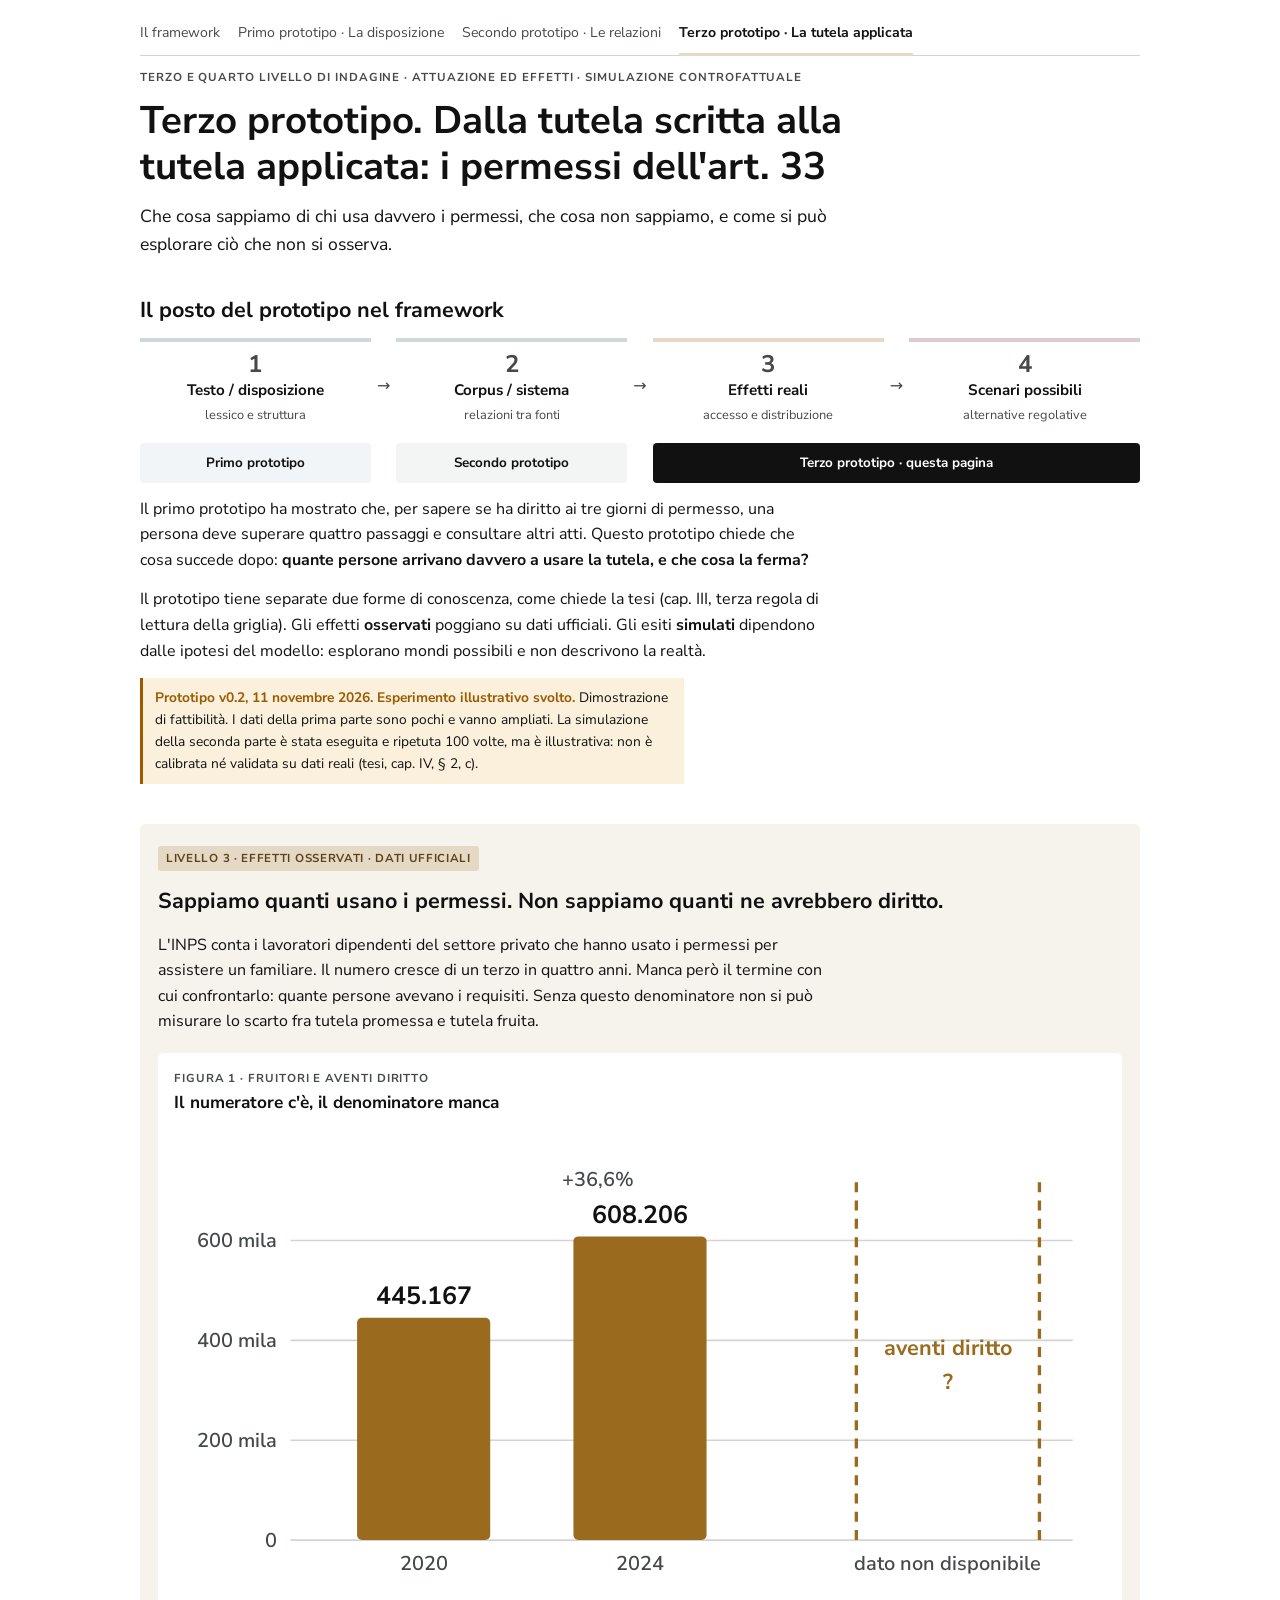
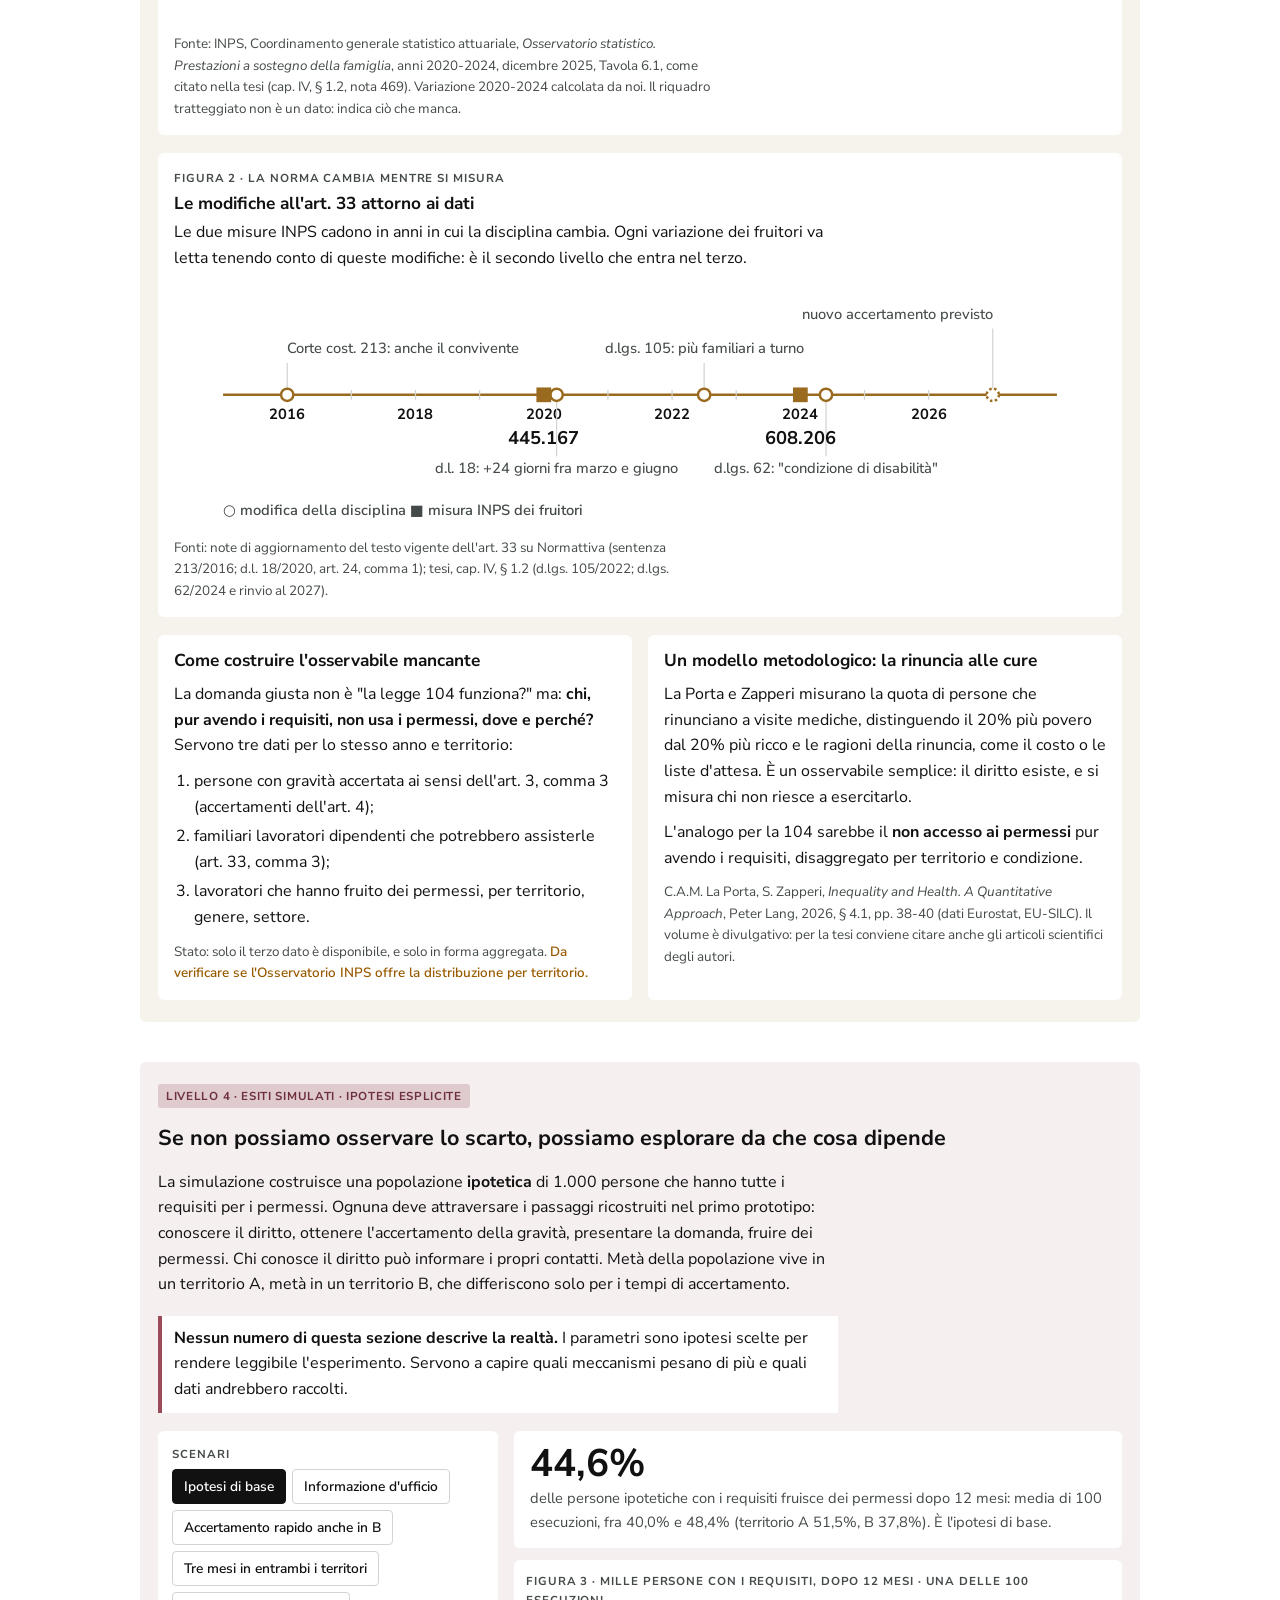
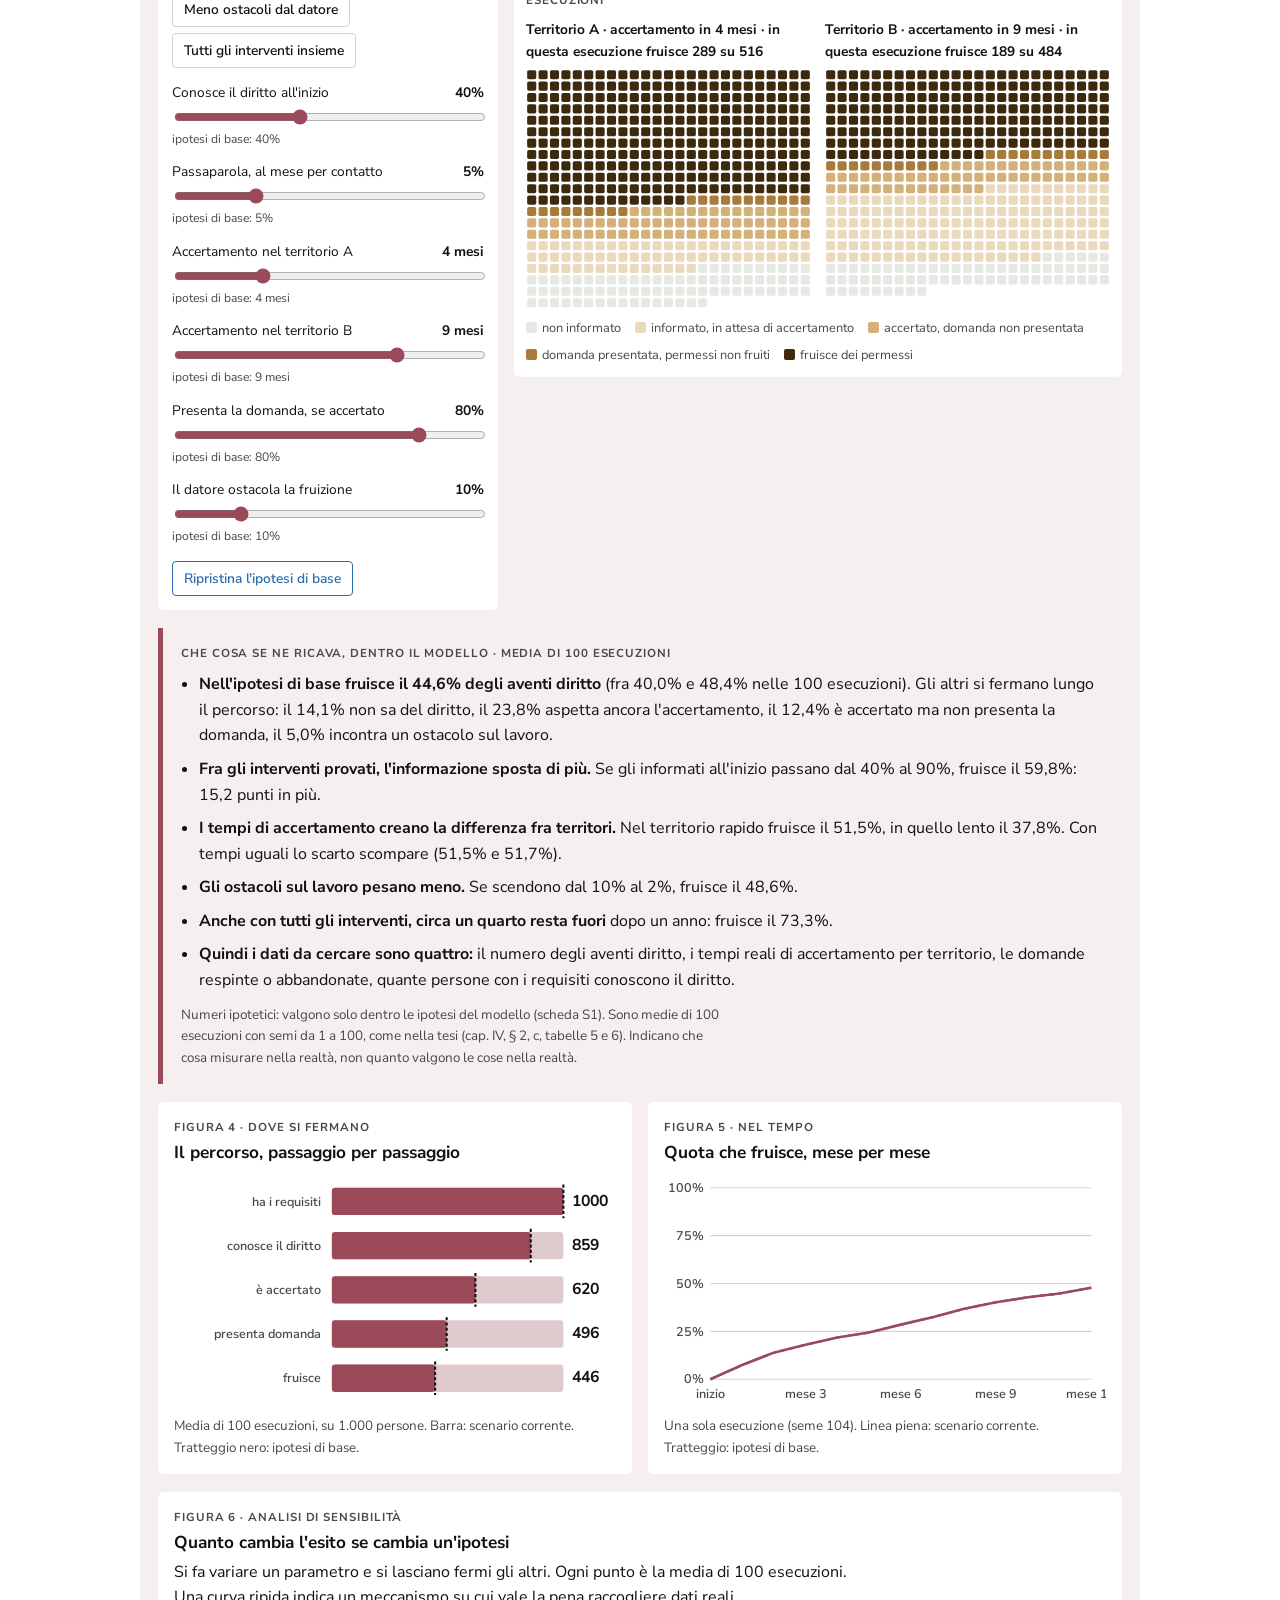
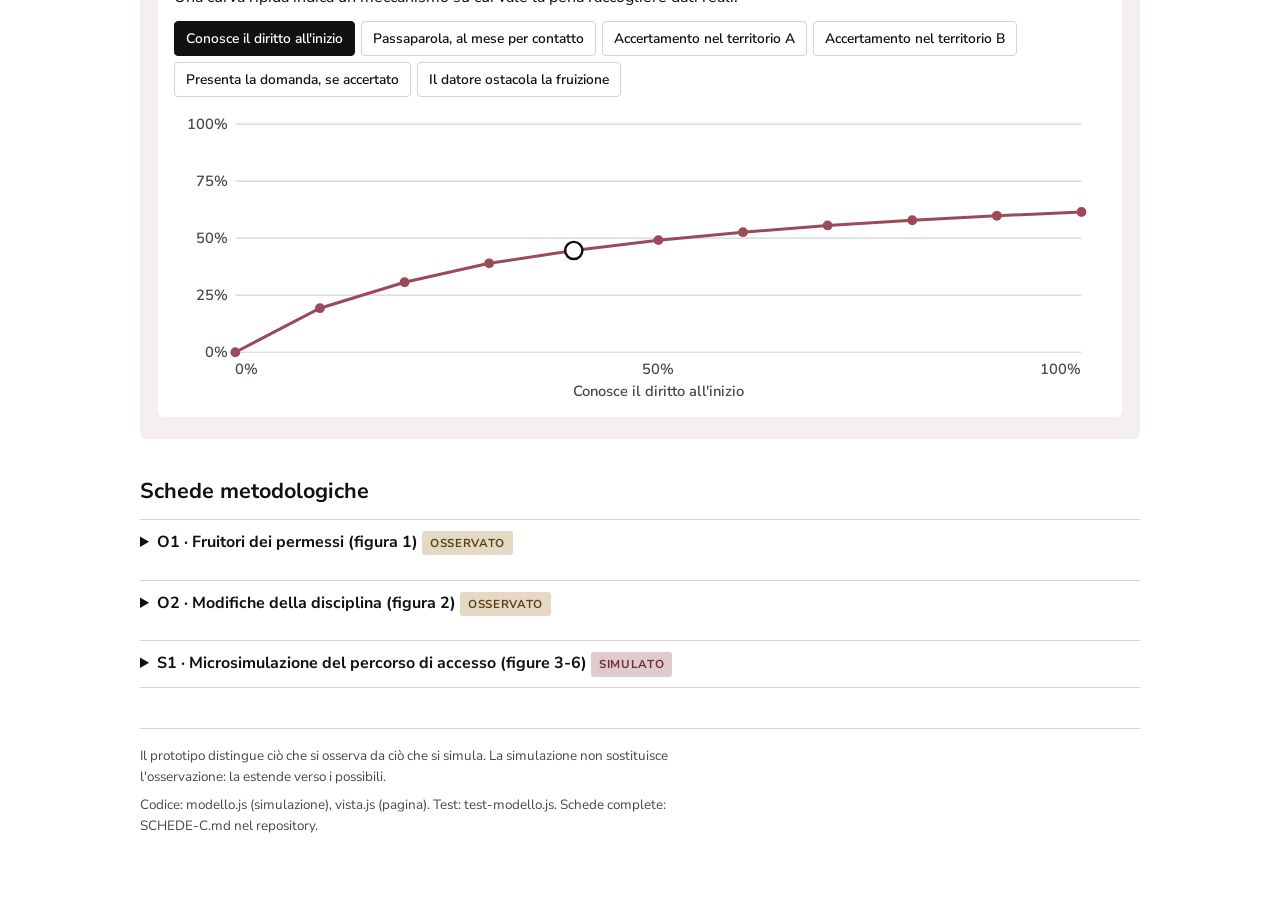
==== effetti/index.html @ ea5ce8f8 "Terzo prototipo come esperimento illustrativo svolto: simulazione in effetti/, medie di 100 esecuzio" ====
<!doctype html>
<html lang="it">
<head>
<meta charset="utf-8">
<meta name="viewport" content="width=device-width, initial-scale=1, viewport-fit=cover">
<title>Terzo prototipo · Effetti e scenari</title>
<meta name="claude:viewport-fit-sides" content="cover">
<link rel="stylesheet" href="https://fonts.googleapis.com/css2?family=Nunito+Sans:ital,wght@0,400;0,600;0,700;1,400&display=swap">
<link rel="stylesheet" href="../assets/base.css">
<link rel="stylesheet" href="stile.css">
</head>
<body>
<div class="pagina">

<header class="testata">
  <nav class="nav" aria-label="Sezioni del sito">
    <a href="../index.html">Il framework</a>
    <a class="n1" href="../testo/index.html">Primo prototipo · La disposizione</a>
    <a class="n2" href="../relazioni/index.html">Secondo prototipo · Le relazioni</a>
    <a class="n3" href="index.html" aria-current="page">Terzo prototipo · La tutela applicata</a>
  </nav>
  <span class="etichetta">Terzo e quarto livello di indagine · Attuazione ed effetti · Simulazione controfattuale</span>
  <h1>Terzo prototipo. Dalla tutela scritta alla tutela applicata: i permessi dell'art. 33</h1>
  <p class="sottotitolo">Che cosa sappiamo di chi usa davvero i permessi, che cosa non sappiamo, e come si può esplorare ciò che non si osserva.</p>
</header>

<section class="apertura" aria-labelledby="t-posto">
  <h2 id="t-posto">Il posto del prototipo nel framework</h2>
  <div class="livelli" role="img" aria-label="Il terzo prototipo copre il terzo e il quarto livello">
    <a class="lv disp" href="../testo/index.html"><span class="lv-n">1</span><b>Testo / disposizione</b><small>lessico e struttura</small></a>
    <div class="lv-freccia" aria-hidden="true">→</div>
    <a class="lv corp" href="../relazioni/index.html"><span class="lv-n">2</span><b>Corpus / sistema</b><small>relazioni tra fonti</small></a>
    <div class="lv-freccia" aria-hidden="true">→</div>
    <div class="lv eff"><span class="lv-n">3</span><b>Effetti reali</b><small>accesso e distribuzione</small></div>
    <div class="lv-freccia" aria-hidden="true">→</div>
    <div class="lv sim"><span class="lv-n">4</span><b>Scenari possibili</b><small>alternative regolative</small></div>
    <a class="pr p1" href="../testo/index.html">Primo prototipo</a>
    <a class="pr p2" href="../relazioni/index.html">Secondo prototipo</a>
    <div class="pr p3 attivo">Terzo prototipo · questa pagina</div>
  </div>
  <p>Il primo prototipo ha mostrato che, per sapere se ha diritto ai tre giorni di permesso, una persona deve superare quattro passaggi e consultare altri atti. Questo prototipo chiede che cosa succede dopo: <b>quante persone arrivano davvero a usare la tutela, e che cosa la ferma?</b></p>
  <p>Il prototipo tiene separate due forme di conoscenza, come chiede la tesi (cap. III, terza regola di lettura della griglia). Gli effetti <b>osservati</b> poggiano su dati ufficiali. Gli esiti <b>simulati</b> dipendono dalle ipotesi del modello: esplorano mondi possibili e non descrivono la realtà.</p>
  <div class="stato"><strong>Prototipo v0.2, 11 novembre 2026. Esperimento illustrativo svolto.</strong> Dimostrazione di fattibilità. I dati della prima parte sono pochi e vanno ampliati. La simulazione della seconda parte è stata eseguita e ripetuta 100 volte, ma è illustrativa: non è calibrata né validata su dati reali (tesi, cap. IV, § 2, c).</div>
</section>

<!-- ============ LIVELLO 3 ============ -->
<section class="parte eff" aria-labelledby="t-l3">
  <span class="statuto osservato">Livello 3 · effetti osservati · dati ufficiali</span>
  <h2 id="t-l3">Sappiamo quanti usano i permessi. Non sappiamo quanti ne avrebbero diritto.</h2>
  <p>L'INPS conta i lavoratori dipendenti del settore privato che hanno usato i permessi per assistere un familiare. Il numero cresce di un terzo in quattro anni. Manca però il termine con cui confrontarlo: quante persone avevano i requisiti. Senza questo denominatore non si può misurare lo scarto fra tutela promessa e tutela fruita.</p>

  <figure class="figura">
    <figcaption><span class="etichetta">Figura 1 · Fruitori e aventi diritto</span>
      <h3>Il numeratore c'è, il denominatore manca</h3></figcaption>
    <div class="diagramma" id="fig-fruitori"></div>
    <p class="nota">Fonte: INPS, Coordinamento generale statistico attuariale, <i>Osservatorio statistico. Prestazioni a sostegno della famiglia</i>, anni 2020-2024, dicembre 2025, Tavola 6.1, come citato nella tesi (cap. IV, § 1.2, nota 469). Variazione 2020-2024 calcolata da noi. Il riquadro tratteggiato non è un dato: indica ciò che manca.</p>
  </figure>

  <figure class="figura">
    <figcaption><span class="etichetta">Figura 2 · La norma cambia mentre si misura</span>
      <h3>Le modifiche all'art. 33 attorno ai dati</h3>
      <p>Le due misure INPS cadono in anni in cui la disciplina cambia. Ogni variazione dei fruitori va letta tenendo conto di queste modifiche: è il secondo livello che entra nel terzo.</p></figcaption>
    <div class="diagramma" id="fig-tempo"></div>
    <p class="nota">Fonti: note di aggiornamento del testo vigente dell'art. 33 su Normattiva (sentenza 213/2016; d.l. 18/2020, art. 24, comma 1); tesi, cap. IV, § 1.2 (d.lgs. 105/2022; d.lgs. 62/2024 e rinvio al 2027).</p>
  </figure>

  <div class="due">
    <div class="riquadro">
      <h3>Come costruire l'osservabile mancante</h3>
      <p>La domanda giusta non è "la legge 104 funziona?" ma: <b>chi, pur avendo i requisiti, non usa i permessi, dove e perché?</b> Servono tre dati per lo stesso anno e territorio:</p>
      <ol>
        <li>persone con gravità accertata ai sensi dell'art. 3, comma 3 (accertamenti dell'art. 4);</li>
        <li>familiari lavoratori dipendenti che potrebbero assisterle (art. 33, comma 3);</li>
        <li>lavoratori che hanno fruito dei permessi, per territorio, genere, settore.</li>
      </ol>
      <p class="nota">Stato: solo il terzo dato è disponibile, e solo in forma aggregata. <span class="verifica">Da verificare se l'Osservatorio INPS offre la distribuzione per territorio.</span></p>
    </div>
    <div class="riquadro">
      <h3>Un modello metodologico: la rinuncia alle cure</h3>
      <p>La Porta e Zapperi misurano la quota di persone che rinunciano a visite mediche, distinguendo il 20% più povero dal 20% più ricco e le ragioni della rinuncia, come il costo o le liste d'attesa. È un osservabile semplice: il diritto esiste, e si misura chi non riesce a esercitarlo.</p>
      <p>L'analogo per la 104 sarebbe il <b>non accesso ai permessi</b> pur avendo i requisiti, disaggregato per territorio e condizione.</p>
      <p class="nota">C.A.M. La Porta, S. Zapperi, <i>Inequality and Health. A Quantitative Approach</i>, Peter Lang, 2026, § 4.1, pp. 38-40 (dati Eurostat, EU-SILC). Il volume è divulgativo: per la tesi conviene citare anche gli articoli scientifici degli autori.</p>
    </div>
  </div>
</section>

<!-- ============ LIVELLO 4 ============ -->
<section class="parte sim" aria-labelledby="t-l4">
  <span class="statuto simulato">Livello 4 · esiti simulati · ipotesi esplicite</span>
  <h2 id="t-l4">Se non possiamo osservare lo scarto, possiamo esplorare da che cosa dipende</h2>
  <p>La simulazione costruisce una popolazione <b>ipotetica</b> di 1.000 persone che hanno tutte i requisiti per i permessi. Ognuna deve attraversare i passaggi ricostruiti nel primo prototipo: conoscere il diritto, ottenere l'accertamento della gravità, presentare la domanda, fruire dei permessi. Chi conosce il diritto può informare i propri contatti. Metà della popolazione vive in un territorio A, metà in un territorio B, che differiscono solo per i tempi di accertamento.</p>
  <p class="avviso"><b>Nessun numero di questa sezione descrive la realtà.</b> I parametri sono ipotesi scelte per rendere leggibile l'esperimento. Servono a capire quali meccanismi pesano di più e quali dati andrebbero raccolti.</p>

  <div class="laboratorio">
    <div class="comandi">
      <div class="scenari" role="group" aria-label="Scenari regolativi ipotetici">
        <span class="etichetta">Scenari</span>
        <button type="button" data-scenario="base" aria-pressed="true">Ipotesi di base</button>
        <button type="button" data-scenario="informazione" aria-pressed="false">Informazione d'ufficio</button>
        <button type="button" data-scenario="tempi" aria-pressed="false">Accertamento rapido anche in B</button>
        <button type="button" data-scenario="termine" aria-pressed="false">Tre mesi in entrambi i territori</button>
        <button type="button" data-scenario="garanzia" aria-pressed="false">Meno ostacoli dal datore</button>
        <button type="button" data-scenario="tutti" aria-pressed="false">Tutti gli interventi insieme</button>
      </div>
      <div class="parametri" id="parametri"></div>
      <button type="button" class="secondario" id="b-ripristina">Ripristina l'ipotesi di base</button>
    </div>

    <div class="esiti">
      <div class="cifra"><strong id="r-quota">–</strong><span id="r-testo"></span></div>
      <figure class="figura stretta">
        <figcaption><span class="etichetta">Figura 3 · Mille persone con i requisiti, dopo 12 mesi · una delle 100 esecuzioni</span></figcaption>
        <div class="griglie" id="fig-agenti"></div>
        <div class="leg-fasi" id="leg-fasi"></div>
      </figure>
    </div>
  </div>

  <div class="ricava">
    <span class="etichetta">Che cosa se ne ricava, dentro il modello · media di 100 esecuzioni</span>
    <ul>
      <li><b>Nell'ipotesi di base fruisce il 44,6% degli aventi diritto</b> (fra 40,0% e 48,4% nelle 100 esecuzioni). Gli altri si fermano lungo il percorso: il 14,1% non sa del diritto, il 23,8% aspetta ancora l'accertamento, il 12,4% è accertato ma non presenta la domanda, il 5,0% incontra un ostacolo sul lavoro.</li>
      <li><b>Fra gli interventi provati, l'informazione sposta di più.</b> Se gli informati all'inizio passano dal 40% al 90%, fruisce il 59,8%: 15,2 punti in più.</li>
      <li><b>I tempi di accertamento creano la differenza fra territori.</b> Nel territorio rapido fruisce il 51,5%, in quello lento il 37,8%. Con tempi uguali lo scarto scompare (51,5% e 51,7%).</li>
      <li><b>Gli ostacoli sul lavoro pesano meno.</b> Se scendono dal 10% al 2%, fruisce il 48,6%.</li>
      <li><b>Anche con tutti gli interventi, circa un quarto resta fuori</b> dopo un anno: fruisce il 73,3%.</li>
      <li><b>Quindi i dati da cercare sono quattro:</b> il numero degli aventi diritto, i tempi reali di accertamento per territorio, le domande respinte o abbandonate, quante persone con i requisiti conoscono il diritto.</li>
    </ul>
    <p class="nota">Numeri ipotetici: valgono solo dentro le ipotesi del modello (scheda S1). Sono medie di 100 esecuzioni con semi da 1 a 100, come nella tesi (cap. IV, § 2, c, tabelle 5 e 6). Indicano che cosa misurare nella realtà, non quanto valgono le cose nella realtà.</p>
  </div>

  <div class="due">
    <figure class="figura">
      <figcaption><span class="etichetta">Figura 4 · Dove si fermano</span><h3>Il percorso, passaggio per passaggio</h3></figcaption>
      <div class="diagramma" id="fig-imbuto"></div>
    </figure>
    <figure class="figura">
      <figcaption><span class="etichetta">Figura 5 · Nel tempo</span><h3>Quota che fruisce, mese per mese</h3></figcaption>
      <div class="diagramma" id="fig-mesi"></div>
    </figure>
  </div>

  <figure class="figura">
    <figcaption><span class="etichetta">Figura 6 · Analisi di sensibilità</span>
      <h3>Quanto cambia l'esito se cambia un'ipotesi</h3>
      <p>Si fa variare un parametro e si lasciano fermi gli altri. Ogni punto è la media di 100 esecuzioni. Una curva ripida indica un meccanismo su cui vale la pena raccogliere dati reali.</p></figcaption>
    <div class="scelta-sens" role="group" aria-label="Parametro da far variare" id="scelta-sens"></div>
    <div class="diagramma" id="fig-sens"></div>
  </figure>
</section>

<section aria-labelledby="t-schede">
  <h2 id="t-schede">Schede metodologiche</h2>
  <details>
    <summary>O1 · Fruitori dei permessi (figura 1) <span class="statuto osservato">osservato</span></summary>
    <dl class="scheda">
      <dt>Domanda</dt><dd>Quante persone usano i permessi dell'art. 33, comma 3?</dd>
      <dt>Unità</dt><dd>Lavoratore dipendente del settore privato che ha fruito dei permessi per assistere un familiare, nell'anno.</dd>
      <dt>Fonte</dt><dd>[F] INPS, Osservatorio statistico. Prestazioni a sostegno della famiglia, anni 2020-2024, dicembre 2025, Tavola 6.1 (tesi, nota 469): 445.167 nel 2020, 608.206 nel 2024.</dd>
      <dt>Limiti</dt><dd>Esclude il settore pubblico. Conta chi fruisce, non chi ne avrebbe diritto. Due soli anni.</dd>
      <dt>Verifica</dt><dd><span class="verifica">Da controllare sulla Tavola 6.1 originale e da completare con gli anni 2021-2023.</span></dd>
    </dl>
  </details>
  <details>
    <summary>O2 · Modifiche della disciplina (figura 2) <span class="statuto osservato">osservato</span></summary>
    <dl class="scheda">
      <dt>Fonte</dt><dd>[F] Note di aggiornamento del testo vigente su Normattiva, salvate in testo/dati/l104-art33-vigente.txt (Corte cost. 213/2016; d.l. 18/2020, art. 24, c. 1). [F] Tesi, cap. IV, § 1.2 (d.lgs. 105/2022; d.lgs. 62/2024).</dd>
      <dt>Limiti</dt><dd>Elenco parziale delle modifiche: la ricostruzione completa è il compito del secondo prototipo.</dd>
    </dl>
  </details>
  <details>
    <summary>S1 · Microsimulazione del percorso di accesso (figure 3-6) <span class="statuto simulato">simulato</span></summary>
    <dl class="scheda">
      <dt>Domanda</dt><dd>Quali meccanismi possono generare uno scarto fra aventi diritto e fruitori, e quanto pesa ciascuno?</dd>
      <dt>Statuto</dt><dd>[P] Proposta originale. Esperimento computazionale illustrativo svolto, non calibrato né validato.</dd>
      <dt>Fondamento</dt><dd>[F] Tesi, cap. III: la simulazione produce conseguenze che dipendono dalle ipotesi del modello e l'analisi di sensibilità verifica quanto cambiano al variare delle ipotesi (K.G. Troitzsch, <i>Legislation, Regulatory Impact Assessment and Simulation</i>, pp. 58 e 73-74, come citato nella tesi, nota 420). [F] Passaggi del percorso: figura 5 del primo prototipo (art. 33, commi 3, 5, 6-bis; art. 4).</dd>
      <dt>Modello</dt><dd>1.000 agenti, 12 mesi, rete casuale di contatti. Ogni mese: chi non conosce il diritto può apprenderlo dai contatti informati; chi lo conosce attende l'accertamento (durata casuale con media diversa nei territori A e B); poi presenta la domanda con una certa probabilità; poi fruisce, salvo ostacolo del datore. Ogni scenario è eseguito 100 volte con semi da 1 a 100: la pagina riporta la media, il minimo e il massimo. Le figure 3 e 5 mostrano una sola esecuzione (seme 104). Stessi parametri, stesso risultato.</dd>
      <dt>Ipotesi</dt><dd>Tutti i valori di base sono ipotetici: 40% informato all'inizio, 4 contatti, 5% di probabilità mensile di passaparola per contatto informato, accertamento in 4 mesi in A e 9 in B, 80% presenta la domanda, 10% incontra ostacoli.</dd>
      <dt>Termini di legge</dt><dd>[F] La commissione deve pronunciarsi entro 90 giorni; se non si pronuncia entro 45, l'accertamento si può fare in via provvisoria ai fini dei permessi (d.l. 324/1993, art. 2, commi 2 e 3-bis, nel corpus del secondo prototipo). I tempi del modello sono più lunghi: esplorano che cosa accade se i termini non sono rispettati. Lo scenario "tre mesi" usa il termine di 90 giorni come media.</dd>
      <dt>Limiti</dt><dd>I territori A e B non sono regioni reali. Il modello ignora reddito, genere, tipo di lavoro, rinunce volontarie e l'accertamento provvisorio. Non è calibrato né validato: non raggiunge neppure la validazione replicativa di Troitzsch, perché mancano i dati del passato da riprodurre. Gli scenari non sono proposte di riforma.</dd>
      <dt>Verifica</dt><dd>13 test: riproducibilità, conservazione degli agenti, casi limite (nessun ostacolo: fruiscono tutti; nessuna informazione: nessuno), monotonia rispetto all'informazione; per le ripetizioni: stesso risultato a ogni esecuzione, media fra minimo e massimo, fasi che sommano a 1, scarto fra territori nullo con tempi uguali.</dd>
    </dl>
  </details>
</section>

<footer>
  <p>Il prototipo distingue ciò che si osserva da ciò che si simula. La simulazione non sostituisce l'osservazione: la estende verso i possibili.</p>
  <p>Codice: modello.js (simulazione), vista.js (pagina). Test: test-modello.js. Schede complete: SCHEDE-C.md nel repository.</p>
</footer>
</div>
<script src="modello.js"></script>
<script src="vista.js"></script>
</body>
</html>
---- assets/base.css ----
/* Base comune a index e relazioni/. Il primo prototipo (testo/) ha un suo foglio di stile
   e non dipende da questo file. Sfondo sempre chiaro; carattere Avenir (Nunito Sans dove manca).
   Layout: colonna di lettura centrale, livelli distinti dai colori dello schema del relatore. */
:root {
  color-scheme: light;
  --fondo: #ffffff;
  --inchiostro: #111111;
  --tenue: #44494a;
  --linea: #d3d4d0;
  --neutro: #e7e7e3;
  --accento: #2a6cb0;
  --tinta: #edf1f3;
  --liv-disp: #ccd8de;
  --liv-corp: #cfdad3;
  --liv-eff: #e5d9c6;
  --liv-sim: #dfcbcd;
  --fondo-disp: #f2f5f7;
  --fondo-corp: #f2f5f3;
  --fondo-eff: #f6f2ec;
  --fondo-sim: #f5eff0;
  --segno-disp: #4f7187;
  --segno-corp: #278e5f;
  --segno-eff: #9a6b1f;
  --segno-sim: #9b4a5a;
  --segnala: #9a5b00;
  --segnala-tenue: #fbf0dc;
  --sans: Avenir, "Avenir LT Std", "Avenir LT Pro", "Avenir Next", "Nunito Sans", "Segoe UI", system-ui, sans-serif;
}
* { box-sizing: border-box; }
body {
  margin: 0; background: var(--fondo); color: var(--inchiostro);
  font: 16px/1.6 var(--sans);
  font-variant-numeric: tabular-nums;
  padding-left: max(16px, env(safe-area-inset-left, 0px));
  padding-right: max(16px, env(safe-area-inset-right, 0px));
}
.pagina { max-width: 1000px; margin: 0 auto; padding-block: 22px 64px; display: grid; gap: 40px; }
h1, h2, h3 { margin: 0; line-height: 1.2; text-wrap: balance; }
h1 { font-size: clamp(1.7rem, 4.2vw, 2.4rem); font-weight: 700; }
h2 { font-size: 1.35rem; font-weight: 700; }
h3 { font-size: 1.08rem; font-weight: 700; }
p { margin: 0; max-width: 68ch; }
a { color: var(--accento); }
:focus-visible { outline: 2px solid var(--accento); outline-offset: 2px; }
section { display: grid; gap: 14px; min-width: 0; }

/* navigazione comune */
.nav { display: flex; flex-wrap: wrap; gap: 6px 18px; font-size: 0.88rem; border-bottom: 1px solid var(--linea); padding-bottom: 10px; }
.nav a { color: var(--tenue); text-decoration: none; padding-bottom: 8px; margin-bottom: -11px; }
.nav a[aria-current="page"] { color: var(--inchiostro); font-weight: 700; border-bottom: 3px solid var(--inchiostro); }
.nav .n1[aria-current="page"] { border-color: var(--liv-disp); }
.nav .n2[aria-current="page"] { border-color: var(--liv-corp); }
.nav .n3[aria-current="page"] { border-color: var(--liv-eff); }

.testata { display: grid; gap: 12px; }
.etichetta { font-size: 0.72rem; font-weight: 700; letter-spacing: 0.08em; text-transform: uppercase; color: var(--tenue); }
.sottotitolo { color: var(--inchiostro); font-size: 1.1rem; }
.nota { font-size: 0.84rem; color: var(--tenue); }
.verifica { color: var(--segnala); font-weight: 600; }
.stato { font-size: 0.86rem; background: var(--segnala-tenue); border-left: 3px solid var(--segnala); padding: 9px 12px; max-width: 68ch; }
.stato strong { color: var(--segnala); }

/* blocchi di statuto: che tipo di conoscenza produce una sezione */
.statuto { display: inline-flex; align-items: center; gap: 6px; font-size: 0.72rem; font-weight: 700; letter-spacing: 0.06em; text-transform: uppercase; padding: 3px 8px; border-radius: 3px; width: fit-content; }
.statuto.osservato { background: var(--liv-eff); color: #5b4318; }
.statuto.simulato { background: var(--liv-sim); color: #6d2f3b; }
.statuto.progetto { background: var(--liv-corp); color: #24513a; }
.statuto.misurato { background: var(--liv-disp); color: #2f4a5b; }

/* livelli e prototipi */
.livelli { display: grid; grid-template-columns: 1fr auto 1fr auto 1fr auto 1fr; gap: 8px 6px; align-items: stretch; }
.lv { border-top: 4px solid var(--neutro); padding: 10px 6px; text-align: center; display: grid; gap: 2px; text-decoration: none; color: inherit; }
.lv b { font-size: 0.95rem; } .lv small { color: var(--tenue); font-size: 0.8rem; }
.lv-n { font-size: 1.5rem; font-weight: 700; color: var(--tenue); line-height: 1; }
.lv.disp { border-color: var(--liv-disp); } .lv.corp { border-color: var(--liv-corp); }
.lv.eff { border-color: var(--liv-eff); } .lv.sim { border-color: var(--liv-sim); }
.lv-freccia { align-self: center; color: var(--tenue); }
.pr { font-size: 0.84rem; font-weight: 700; text-align: center; padding: 9px 6px; border-radius: 4px; color: var(--inchiostro); text-decoration: none; display: block; }
.pr.p1 { grid-column: 1; background: var(--fondo-disp); }
.pr.p2 { grid-column: 3; background: var(--fondo-corp); }
.pr.p3 { grid-column: 5 / 8; background: var(--fondo-eff); }
.pr.attivo { background: var(--inchiostro); color: #fff; }
a.pr:hover { outline: 2px solid var(--inchiostro); }
@media (max-width: 640px) {
  .livelli { grid-template-columns: 1fr 1fr; }
  .lv-freccia { display: none; }
  .lv.disp { order: 1; } .pr.p1 { order: 2; grid-column: auto; }
  .lv.corp { order: 3; } .pr.p2 { order: 4; grid-column: auto; }
  .lv.eff { order: 5; } .lv.sim { order: 6; } .pr.p3 { order: 7; grid-column: 1 / 3; }
}

.continuum { display: grid; gap: 6px; }
.c-poli { display: flex; justify-content: space-between; font-size: 1.05rem; }
.c-barra { position: relative; height: 10px; border-radius: 2px; background: linear-gradient(90deg, var(--liv-disp), var(--liv-corp), var(--liv-eff), var(--liv-sim)); }
.c-qui { position: absolute; top: -4px; bottom: -4px; border: 2px solid var(--inchiostro); border-radius: 3px; }
.c-criteri { display: flex; justify-content: space-between; font-size: 0.85rem; color: var(--tenue); flex-wrap: wrap; gap: 4px; }

/* schede */
details { border-top: 1px solid var(--linea); padding-block: 10px; }
details:last-of-type { border-bottom: 1px solid var(--linea); }
summary { cursor: pointer; font-weight: 700; }
.scheda { display: grid; grid-template-columns: minmax(120px, 190px) 1fr; gap: 6px 16px; margin: 12px 0 0; font-size: 0.92rem; }
.scheda dt { color: var(--tenue); }
.scheda dd { margin: 0; min-width: 0; }
@media (max-width: 560px) { .scheda { grid-template-columns: 1fr; } .scheda dd { margin-bottom: 8px; } }

.tabella { overflow-x: auto; }
table { border-collapse: collapse; width: 100%; font-size: 0.9rem; }
th, td { text-align: left; padding: 7px 8px; border-bottom: 1px solid var(--linea); vertical-align: top; }
thead th { font-weight: 700; color: var(--tenue); font-size: 0.76rem; text-transform: uppercase; letter-spacing: 0.05em; }
td.n, th.n { text-align: right; white-space: nowrap; }

footer { border-top: 1px solid var(--linea); padding-top: 16px; font-size: 0.84rem; color: var(--tenue); display: grid; gap: 6px; }
@media (prefers-reduced-motion: reduce) { * { transition: none !important; animation: none !important; scroll-behavior: auto !important; } }
.pr.futuro { color: var(--tenue); font-weight: 600; border: 1px dashed var(--liv-eff); }

/* Leggibilità per lettori esterni (relatore, 4 novembre 2026): affermazione in evidenza, dettagli a richiesta */
.tesi { font-size: 1.14rem; line-height: 1.45; font-weight: 600; }
.tesi b { font-weight: 800; }
details.altro { border: 0; padding: 0; }
details.altro summary { font-size: 0.9rem; color: var(--accento); width: fit-content; }
details.altro[open] { display: grid; gap: 10px; }
details.altro[open] summary { margin-bottom: 2px; }

/* immagine della testata: illustrazione, non dati */
.emblema { margin: 4px 0 0; display: grid; gap: 4px; }
.emblema img { width: 100%; height: auto; display: block; }
.emblema figcaption { display: flex; justify-content: space-between; gap: 12px; font-size: 0.8rem; font-weight: 700; }
.e-forma { color: var(--segno-disp); } .e-sost { color: var(--segno-sim); text-align: right; }

/* introduzione e fonti */
.tre { display: grid; grid-template-columns: repeat(3, 1fr); gap: 14px; }
.tre-c { display: grid; gap: 10px; align-content: start; padding: 16px; border-top: 4px solid var(--liv-disp); background: var(--fondo-disp); border-radius: 0 0 6px 6px; }
.tre-c:nth-child(2) { border-color: var(--liv-eff); background: var(--fondo-eff); }
.tre-c.contributo { border-color: var(--segno-corp); background: var(--fondo-corp); }
.tre-c .tesi { font-size: 1.04rem; }
.tre-c ul { margin: 0; padding-left: 18px; display: grid; gap: 6px; font-size: 0.93rem; }
.tre-c small { color: var(--tenue); font-size: 0.8rem; }
@media (max-width: 820px) { .tre { grid-template-columns: 1fr; } }
.fonti-gruppi { display: grid; grid-template-columns: repeat(auto-fit, minmax(260px, 1fr)); gap: 18px 24px; }
.fonti-gruppi ul { margin: 8px 0 0; padding-left: 18px; display: grid; gap: 8px; font-size: 0.9rem; }

/* obiettivo e che cosa dimostrano i prototipi */
.obiettivo { display: grid; gap: 8px; padding: 18px 20px; border-left: 6px solid var(--inchiostro); background: var(--tinta); border-radius: 0 6px 6px 0; }
.obiettivo p { font-size: 1.25rem; line-height: 1.4; font-weight: 600; max-width: 60ch; }
.obiettivo b { font-weight: 800; }
.obiettivo small { color: var(--tenue); font-size: 0.82rem; }
.sotto-h { font-size: 1.15rem; margin-top: 8px; }
.dimostra { display: grid; gap: 8px; }
.dm-riga { display: grid; grid-template-columns: 170px 1fr 1.6fr 1.4fr 1fr; gap: 14px; padding: 12px 14px; border-left: 5px solid; border-radius: 0 6px 6px 0; font-size: 0.92rem; line-height: 1.4; align-items: start; }
.dm-1 { border-color: var(--segno-disp); background: var(--fondo-disp); }
.dm-2 { border-color: var(--segno-corp); background: var(--fondo-corp); }
.dm-3 { border-color: var(--segno-sim); background: var(--fondo-sim); }
.dm-nome { font-weight: 800; font-size: 1rem; color: var(--inchiostro); text-decoration: none; display: grid; gap: 2px; }
.dm-nome span { font-size: 1.6rem; line-height: 1; color: var(--tenue); }
.dm-nome:hover { text-decoration: underline; }
.dm-et { display: block; font-size: 0.7rem; font-weight: 700; letter-spacing: 0.08em; text-transform: uppercase; color: var(--tenue); margin-bottom: 2px; }
@media (max-width: 820px) { .dm-riga { grid-template-columns: 1fr; gap: 8px; } .dm-nome { grid-auto-flow: column; justify-content: start; gap: 8px; align-items: baseline; } }

/* filo del racconto in apertura: legge → articolo → obiettivo */
.h1-sotto { display: block; font-size: 0.62em; font-weight: 600; color: var(--segno-sim); margin-top: 6px; }
.filo { list-style: none; margin: 0; padding: 0; display: grid; grid-template-columns: 1fr 1fr; gap: 14px; }
.filo-p { display: grid; gap: 8px; align-content: start; padding: 16px; background: var(--fondo-disp); border-top: 4px solid var(--segno-disp); border-radius: 0 0 6px 6px; }
.filo-p small { color: var(--tenue); font-size: 0.8rem; }
.ambiti { display: flex; flex-wrap: wrap; gap: 6px; }
.ambiti span { font-size: 0.82rem; font-weight: 700; padding: 3px 9px; border-radius: 999px; background: #fff; border: 1px solid var(--liv-disp); }
.ob-perche { font-size: 1.02rem !important; font-weight: 400 !important; }
.transizione { display: grid; grid-template-columns: repeat(3, 1fr); gap: 0; margin-top: 4px; }
.transizione span { position: relative; display: grid; gap: 2px; padding: 10px 12px 10px 22px; font-weight: 800; font-size: 0.98rem; color: #fff; clip-path: polygon(0 0, calc(100% - 14px) 0, 100% 50%, calc(100% - 14px) 100%, 0 100%, 14px 50%); }
.transizione span:first-child { clip-path: polygon(0 0, calc(100% - 14px) 0, 100% 50%, calc(100% - 14px) 100%, 0 100%); padding-left: 12px; }
.transizione small { font-weight: 600; font-size: 0.78rem; color: #fff; opacity: 0.95; }
.tr-1 { background: var(--segno-disp); } .tr-2 { background: var(--segno-corp); } .tr-3 { background: var(--segno-sim); }
.rigore { border-left: 4px solid var(--segno-sim); background: var(--fondo-sim); padding: 10px 14px; border-radius: 0 6px 6px 0; max-width: none; }
@media (max-width: 820px) {
  .filo { grid-template-columns: 1fr; }
  .transizione { grid-template-columns: 1fr; gap: 4px; }
  .transizione span, .transizione span:first-child { clip-path: none; padding-left: 12px; border-radius: 4px; }
}

.nav .lingua { margin-left: auto; font-weight: 700; color: var(--accento) !important; }
.nav small { font-size: 0.75em; }
.avviso-lingua { font-size: 0.84rem; background: var(--tinta); border-left: 3px solid var(--accento); padding: 8px 12px; max-width: 68ch; }

/* In breve: a che cosa serve la tesi, e il percorso dei capitoli */
.inbreve { display: grid; gap: 12px; padding: 22px 0 6px; border-top: 1px solid var(--linea); }
.inbreve h2 { font-size: 1.7rem; }
.ib-lead { font-size: 1.18rem; line-height: 1.5; max-width: 62ch; }
.ib-lead b { font-weight: 800; }
.percorso-tesi { list-style: none; margin: 4px 0 0; padding: 0; display: grid; grid-template-columns: repeat(4, 1fr); gap: 10px; }
.percorso-tesi li { position: relative; display: grid; gap: 6px; align-content: start; padding: 14px; background: var(--neutro); border-radius: 6px; font-size: 0.92rem; line-height: 1.4; }
.percorso-tesi li:not(:last-child)::after { content: "→"; position: absolute; right: -10px; top: 18px; font-weight: 800; z-index: 1; }
.percorso-tesi b { font-size: 1rem; }
.percorso-tesi small { color: var(--tenue); font-size: 0.78rem; }
.pt-cap { font-size: 0.72rem; font-weight: 800; letter-spacing: 0.08em; text-transform: uppercase; color: var(--tenue); }
.percorso-tesi li.qui { background: var(--inchiostro); color: #fff; }
.percorso-tesi li.qui .pt-cap, .percorso-tesi li.qui small { color: #fff; opacity: 0.85; }
.ib-ponte { font-size: 1.1rem; }
@media (max-width: 820px) {
  .percorso-tesi { grid-template-columns: 1fr; gap: 14px; }
  .percorso-tesi li:not(:last-child)::after { content: "↓"; right: auto; left: 50%; top: auto; bottom: -15px; transform: translateX(-50%); }
}

.ib-parti { display: grid; grid-template-columns: 1fr 1fr; gap: 14px; }
.ib-parti > div { display: grid; gap: 6px; padding: 14px 16px; border-left: 4px solid var(--inchiostro); background: var(--tinta); border-radius: 0 6px 6px 0; }
.ib-parti p { font-size: 1.02rem; line-height: 1.5; }
.ib-fonte { color: var(--tenue); font-size: 0.8rem; }
@media (max-width: 820px) { .ib-parti { grid-template-columns: 1fr; } }
---- effetti/stile.css ----
/* Terzo prototipo: le due parti hanno lo sfondo del proprio livello. */
:root {
  --fase-0: #e7e7e3;
  --fase-1: #ead9bd;
  --fase-2: #d4b07a;
  --fase-3: #a87b3c;
  --fase-4: #3d2a0e;
}
.apertura { display: grid; gap: 14px; }
.parte { padding: 22px 18px; border-radius: 6px; gap: 18px; }
.parte.eff { background: var(--fondo-eff); }
.parte.sim { background: var(--fondo-sim); }
.figura { margin: 0; display: grid; gap: 10px; background: #fff; border-radius: 6px; padding: 16px; min-width: 0; }
.figura.stretta { padding: 12px; }
.figura figcaption { display: grid; gap: 6px; }
.diagramma { overflow-x: auto; }
.diagramma svg { width: 100%; height: auto; display: block; }
.due { display: grid; grid-template-columns: repeat(auto-fit, minmax(300px, 1fr)); gap: 16px; }
.riquadro { background: #fff; border-radius: 6px; padding: 16px; display: grid; gap: 10px; align-content: start; }
.riquadro ol { margin: 0; padding-left: 20px; display: grid; gap: 4px; }
.avviso { background: #fff; border-left: 4px solid var(--segno-sim); padding: 10px 12px; }

/* grafici */
.ax { stroke: var(--linea); stroke-width: 1; }
.lbl { font: 600 12px var(--sans); fill: var(--tenue); }
.val { font: 700 15px var(--sans); fill: var(--inchiostro); }
.barra-oss { fill: var(--segno-eff); }
.barra-manca { fill: none; stroke: var(--segno-eff); stroke-width: 2; stroke-dasharray: 6 5; }
.manca-txt { font: 700 13px var(--sans); fill: var(--segno-eff); }
.ev-linea { stroke: var(--segno-eff); stroke-width: 2; }
.ev-punto { fill: #fff; stroke: var(--segno-eff); stroke-width: 2; }
.ev-dato { fill: var(--segno-eff); }
.ev-anno { font: 700 12px var(--sans); fill: var(--inchiostro); }
.ev-txt { font: 500 12px var(--sans); fill: var(--tenue); }

/* laboratorio */
.laboratorio { display: grid; grid-template-columns: minmax(260px, 340px) 1fr; gap: 16px; align-items: start; }
@media (max-width: 760px) { .laboratorio { grid-template-columns: 1fr; } }
.comandi { background: #fff; border-radius: 6px; padding: 14px; display: grid; gap: 14px; }
.scenari, .scelta-sens { display: flex; flex-wrap: wrap; gap: 6px; align-items: center; }
.scenari .etichetta { width: 100%; }
button { font: 600 0.86rem var(--sans); border-radius: 4px; padding: 7px 11px; cursor: pointer; border: 1px solid var(--linea); background: #fff; color: var(--inchiostro); }
button[aria-pressed="true"] { background: var(--inchiostro); color: #fff; border-color: var(--inchiostro); }
button.secondario { color: var(--accento); border-color: var(--accento); justify-self: start; }
.parametri { display: grid; gap: 12px; }
.param { display: grid; gap: 3px; }
.param label { display: flex; justify-content: space-between; gap: 8px; font-size: 0.86rem; }
.param label b { font-weight: 700; }
.param input[type=range] { width: 100%; accent-color: var(--segno-sim); }
.param small { color: var(--tenue); font-size: 0.76rem; }
.esiti { display: grid; gap: 12px; min-width: 0; }
.cifra { background: #fff; border-radius: 6px; padding: 14px 16px; display: grid; gap: 4px; }
.cifra strong { font-size: 2.4rem; line-height: 1; }
.cifra span { color: var(--tenue); font-size: 0.92rem; }
.griglie { display: grid; grid-template-columns: 1fr 1fr; gap: 14px; }
.griglia h4 { margin: 0 0 6px; font-size: 0.86rem; }
.griglia svg { width: 100%; height: auto; display: block; }
.leg-fasi { display: flex; flex-wrap: wrap; gap: 6px 14px; font-size: 0.8rem; color: var(--tenue); }
.sw { display: inline-block; width: 11px; height: 11px; border-radius: 2px; margin-right: 5px; vertical-align: -1px; }
.f0 { fill: var(--fase-0); background: var(--fase-0); } .f1 { fill: var(--fase-1); background: var(--fase-1); }
.f2 { fill: var(--fase-2); background: var(--fase-2); } .f3 { fill: var(--fase-3); background: var(--fase-3); }
.f4 { fill: var(--fase-4); background: var(--fase-4); }
.linea-base { fill: none; stroke: var(--tenue); stroke-width: 2; stroke-dasharray: 5 4; }
.linea-scen { fill: none; stroke: var(--segno-sim); stroke-width: 2.5; }
.linea-sens { fill: none; stroke: var(--segno-sim); stroke-width: 2.5; }
.punto-sens { fill: var(--segno-sim); }
.punto-qui { fill: #fff; stroke: var(--inchiostro); stroke-width: 2; }
.imb-barra { fill: var(--segno-sim); }
.imb-perdita { fill: var(--liv-sim); }

.ricava { display: grid; gap: 10px; padding: 16px 18px; border-left: 5px solid #9b4a5a; background: #f5eff0; border-radius: 0 6px 6px 0; }
.ricava ul { margin: 0; padding-left: 18px; display: grid; gap: 8px; }
.cifra strong.in-calcolo { opacity: 0.45; }
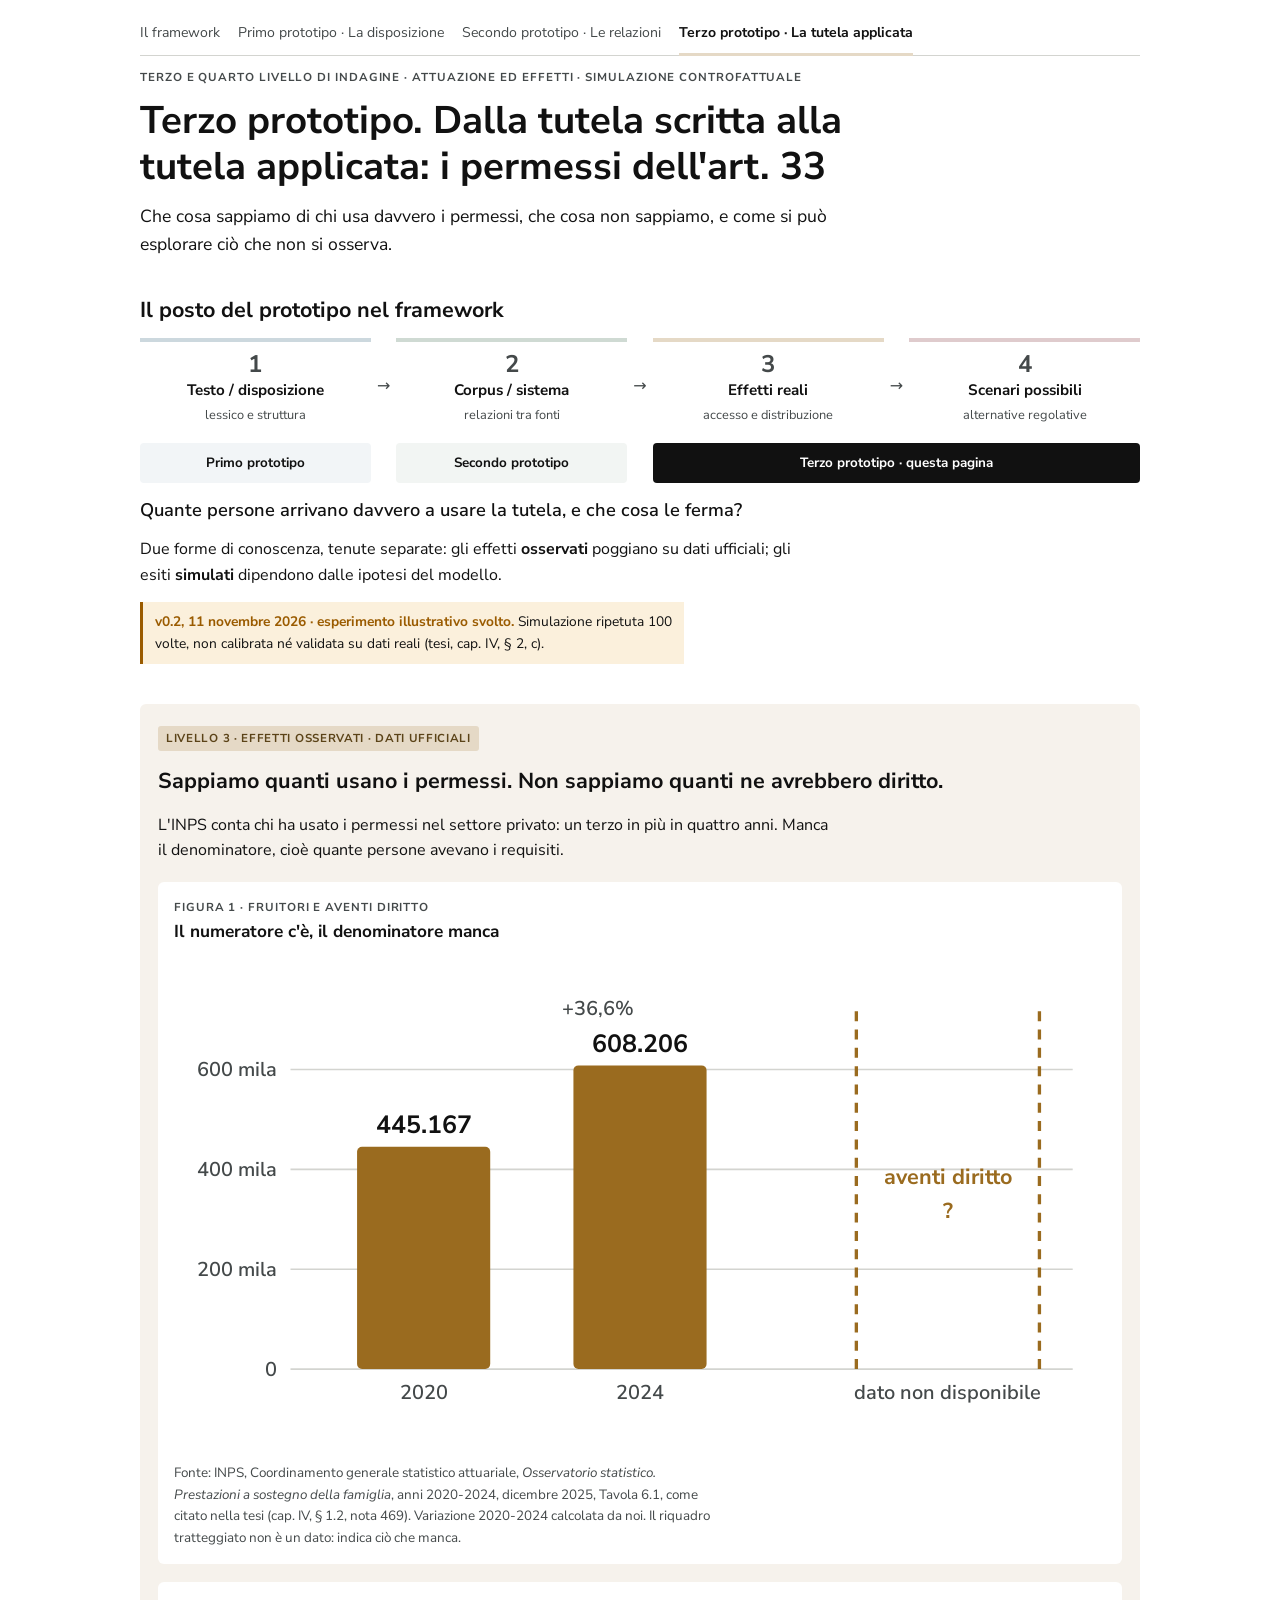
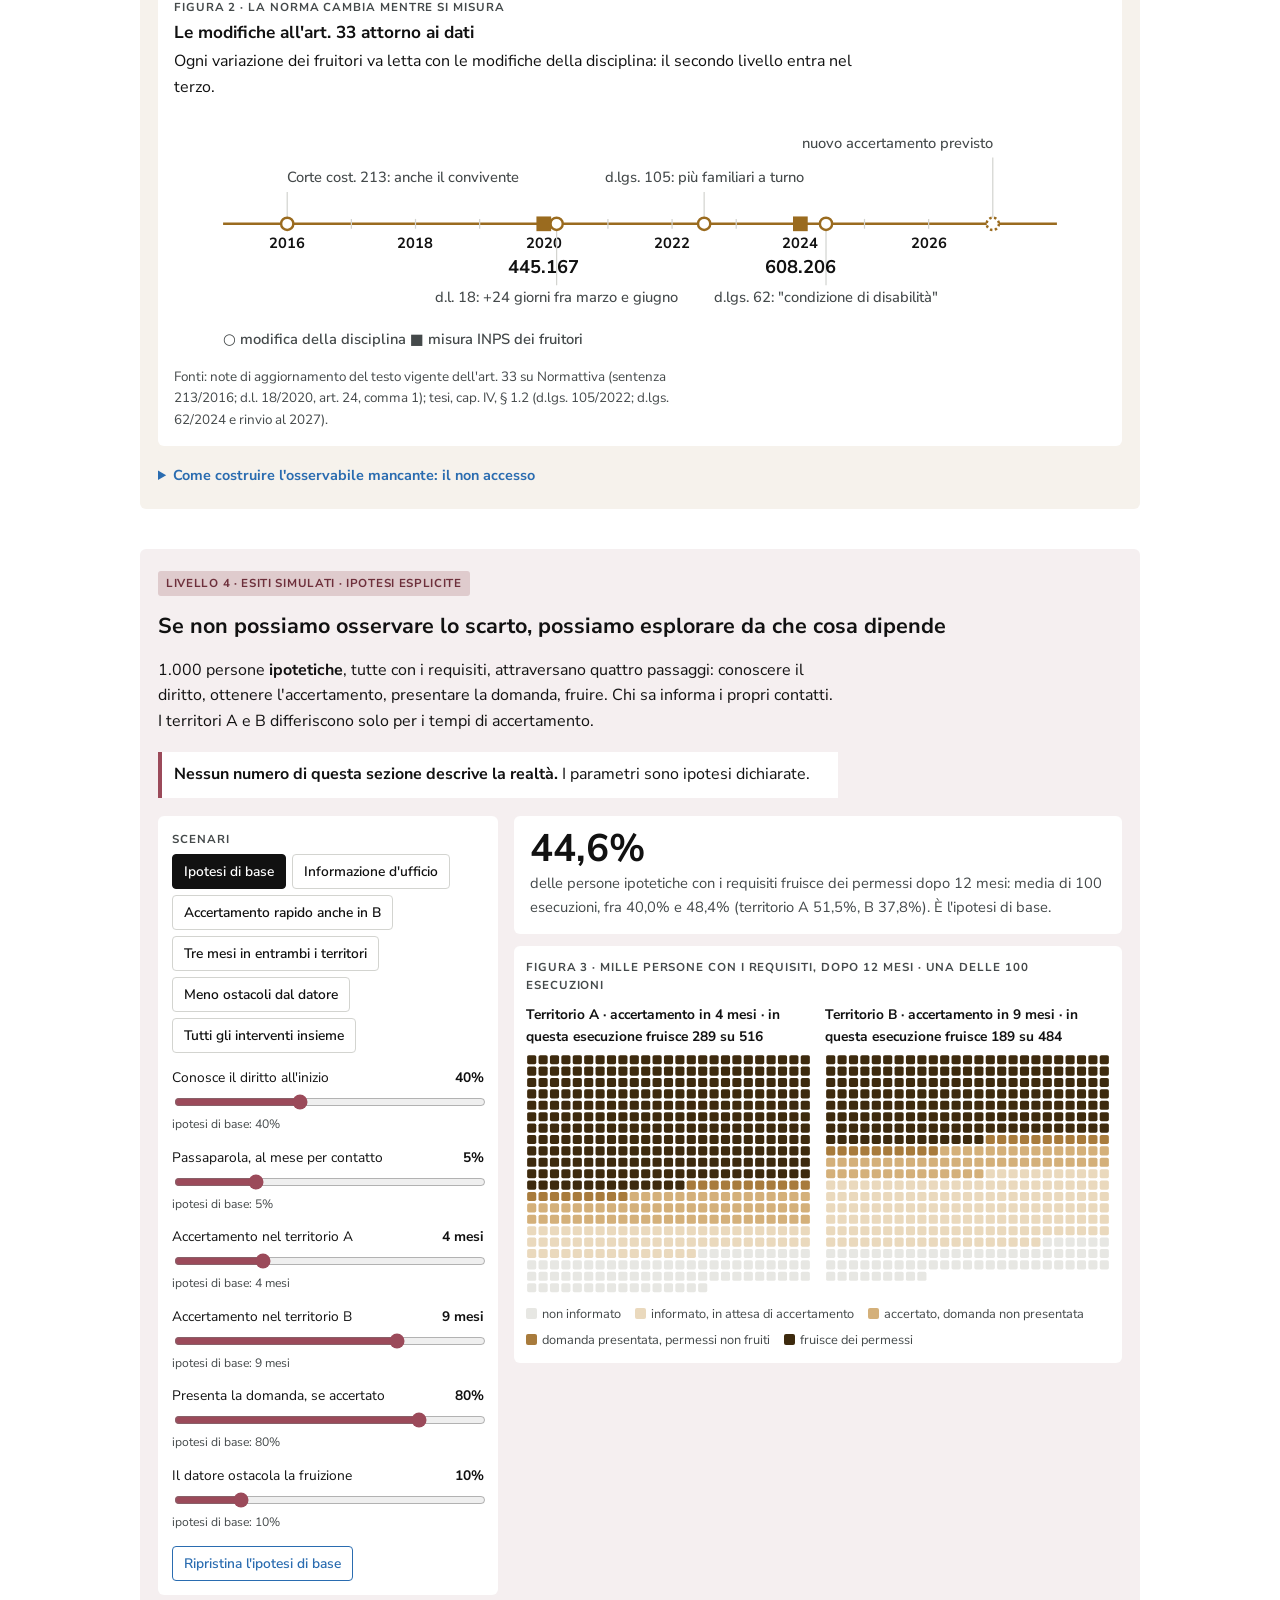
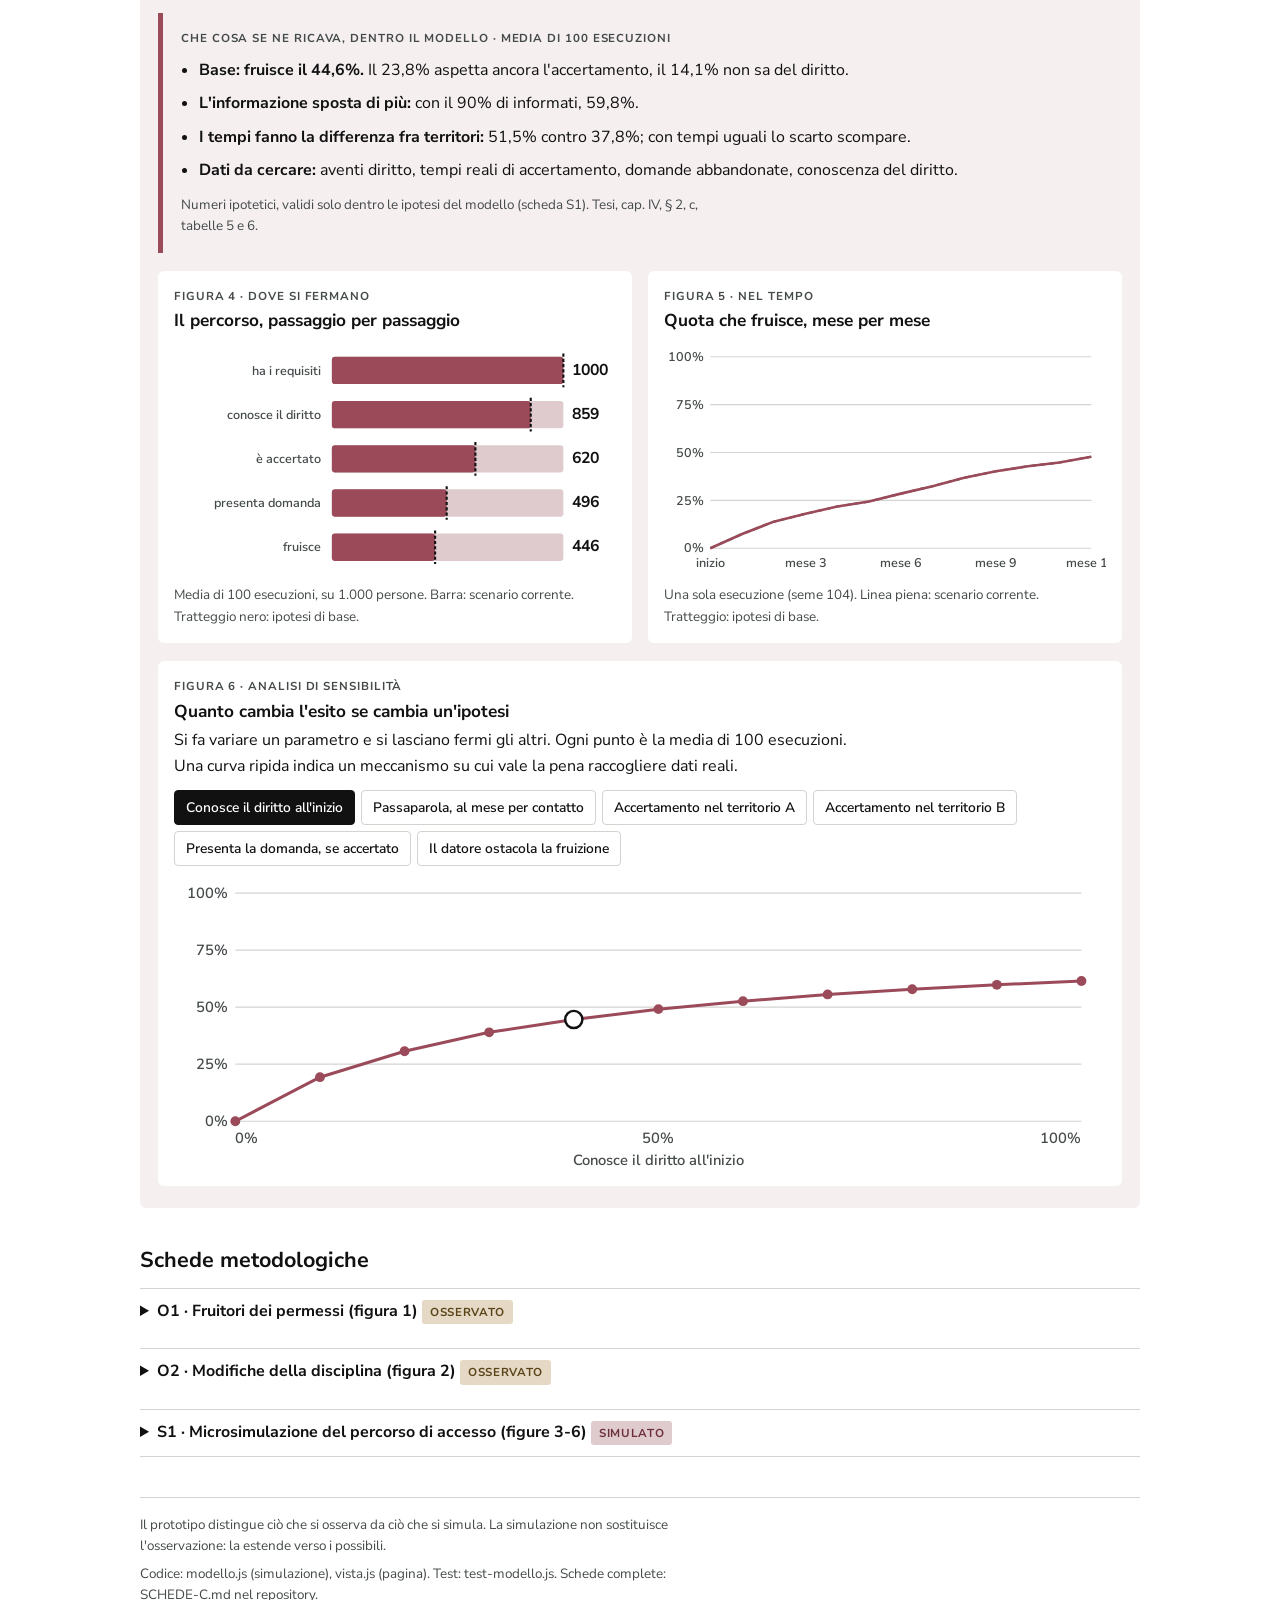
==== commit 97f1fbb7: "Testo asciugato: pagina del framework in due sezioni, approfondimenti senza ripetizioni, avvisi più " ====
--- a/effetti/index.html
+++ b/effetti/index.html
@@ -38,16 +38,16 @@
     <a class="pr p2" href="../relazioni/index.html">Secondo prototipo</a>
     <div class="pr p3 attivo">Terzo prototipo · questa pagina</div>
   </div>
-  <p>Il primo prototipo ha mostrato che, per sapere se ha diritto ai tre giorni di permesso, una persona deve superare quattro passaggi e consultare altri atti. Questo prototipo chiede che cosa succede dopo: <b>quante persone arrivano davvero a usare la tutela, e che cosa la ferma?</b></p>
-  <p>Il prototipo tiene separate due forme di conoscenza, come chiede la tesi (cap. III, terza regola di lettura della griglia). Gli effetti <b>osservati</b> poggiano su dati ufficiali. Gli esiti <b>simulati</b> dipendono dalle ipotesi del modello: esplorano mondi possibili e non descrivono la realtà.</p>
-  <div class="stato"><strong>Prototipo v0.2, 11 novembre 2026. Esperimento illustrativo svolto.</strong> Dimostrazione di fattibilità. I dati della prima parte sono pochi e vanno ampliati. La simulazione della seconda parte è stata eseguita e ripetuta 100 volte, ma è illustrativa: non è calibrata né validata su dati reali (tesi, cap. IV, § 2, c).</div>
+  <p class="tesi">Quante persone arrivano davvero a usare la tutela, e che cosa le ferma?</p>
+  <p>Due forme di conoscenza, tenute separate: gli effetti <b>osservati</b> poggiano su dati ufficiali; gli esiti <b>simulati</b> dipendono dalle ipotesi del modello.</p>
+  <div class="stato"><strong>v0.2, 11 novembre 2026 · esperimento illustrativo svolto.</strong> Simulazione ripetuta 100 volte, non calibrata né validata su dati reali (tesi, cap. IV, § 2, c).</div>
 </section>
 
 <!-- ============ LIVELLO 3 ============ -->
 <section class="parte eff" aria-labelledby="t-l3">
   <span class="statuto osservato">Livello 3 · effetti osservati · dati ufficiali</span>
   <h2 id="t-l3">Sappiamo quanti usano i permessi. Non sappiamo quanti ne avrebbero diritto.</h2>
-  <p>L'INPS conta i lavoratori dipendenti del settore privato che hanno usato i permessi per assistere un familiare. Il numero cresce di un terzo in quattro anni. Manca però il termine con cui confrontarlo: quante persone avevano i requisiti. Senza questo denominatore non si può misurare lo scarto fra tutela promessa e tutela fruita.</p>
+  <p>L'INPS conta chi ha usato i permessi nel settore privato: un terzo in più in quattro anni. Manca il denominatore, cioè quante persone avevano i requisiti.</p>
 
   <figure class="figura">
     <figcaption><span class="etichetta">Figura 1 · Fruitori e aventi diritto</span>
@@ -59,14 +59,16 @@
   <figure class="figura">
     <figcaption><span class="etichetta">Figura 2 · La norma cambia mentre si misura</span>
       <h3>Le modifiche all'art. 33 attorno ai dati</h3>
-      <p>Le due misure INPS cadono in anni in cui la disciplina cambia. Ogni variazione dei fruitori va letta tenendo conto di queste modifiche: è il secondo livello che entra nel terzo.</p></figcaption>
+      <p>Ogni variazione dei fruitori va letta con le modifiche della disciplina: il secondo livello entra nel terzo.</p></figcaption>
     <div class="diagramma" id="fig-tempo"></div>
     <p class="nota">Fonti: note di aggiornamento del testo vigente dell'art. 33 su Normattiva (sentenza 213/2016; d.l. 18/2020, art. 24, comma 1); tesi, cap. IV, § 1.2 (d.lgs. 105/2022; d.lgs. 62/2024 e rinvio al 2027).</p>
   </figure>
 
+  <details class="altro">
+  <summary>Come costruire l'osservabile mancante: il non accesso</summary>
   <div class="due">
     <div class="riquadro">
-      <h3>Come costruire l'osservabile mancante</h3>
+      <h3>Tre dati per lo stesso anno e territorio</h3>
       <p>La domanda giusta non è "la legge 104 funziona?" ma: <b>chi, pur avendo i requisiti, non usa i permessi, dove e perché?</b> Servono tre dati per lo stesso anno e territorio:</p>
       <ol>
         <li>persone con gravità accertata ai sensi dell'art. 3, comma 3 (accertamenti dell'art. 4);</li>
@@ -79,17 +81,18 @@
       <h3>Un modello metodologico: la rinuncia alle cure</h3>
       <p>La Porta e Zapperi misurano la quota di persone che rinunciano a visite mediche, distinguendo il 20% più povero dal 20% più ricco e le ragioni della rinuncia, come il costo o le liste d'attesa. È un osservabile semplice: il diritto esiste, e si misura chi non riesce a esercitarlo.</p>
       <p>L'analogo per la 104 sarebbe il <b>non accesso ai permessi</b> pur avendo i requisiti, disaggregato per territorio e condizione.</p>
-      <p class="nota">C.A.M. La Porta, S. Zapperi, <i>Inequality and Health. A Quantitative Approach</i>, Peter Lang, 2026, § 4.1, pp. 38-40 (dati Eurostat, EU-SILC). Il volume è divulgativo: per la tesi conviene citare anche gli articoli scientifici degli autori.</p>
+      <p class="nota">C.A.M. La Porta, S. Zapperi, <i>Inequality and Health. A Quantitative Approach</i>, Peter Lang, 2026, § 4.1, pp. 38-40 (dati Eurostat, EU-SILC).</p>
     </div>
   </div>
+  </details>
 </section>
 
 <!-- ============ LIVELLO 4 ============ -->
 <section class="parte sim" aria-labelledby="t-l4">
   <span class="statuto simulato">Livello 4 · esiti simulati · ipotesi esplicite</span>
   <h2 id="t-l4">Se non possiamo osservare lo scarto, possiamo esplorare da che cosa dipende</h2>
-  <p>La simulazione costruisce una popolazione <b>ipotetica</b> di 1.000 persone che hanno tutte i requisiti per i permessi. Ognuna deve attraversare i passaggi ricostruiti nel primo prototipo: conoscere il diritto, ottenere l'accertamento della gravità, presentare la domanda, fruire dei permessi. Chi conosce il diritto può informare i propri contatti. Metà della popolazione vive in un territorio A, metà in un territorio B, che differiscono solo per i tempi di accertamento.</p>
-  <p class="avviso"><b>Nessun numero di questa sezione descrive la realtà.</b> I parametri sono ipotesi scelte per rendere leggibile l'esperimento. Servono a capire quali meccanismi pesano di più e quali dati andrebbero raccolti.</p>
+  <p>1.000 persone <b>ipotetiche</b>, tutte con i requisiti, attraversano quattro passaggi: conoscere il diritto, ottenere l'accertamento, presentare la domanda, fruire. Chi sa informa i propri contatti. I territori A e B differiscono solo per i tempi di accertamento.</p>
+  <p class="avviso"><b>Nessun numero di questa sezione descrive la realtà.</b> I parametri sono ipotesi dichiarate.</p>
 
   <div class="laboratorio">
     <div class="comandi">
@@ -119,14 +122,12 @@
   <div class="ricava">
     <span class="etichetta">Che cosa se ne ricava, dentro il modello · media di 100 esecuzioni</span>
     <ul>
-      <li><b>Nell'ipotesi di base fruisce il 44,6% degli aventi diritto</b> (fra 40,0% e 48,4% nelle 100 esecuzioni). Gli altri si fermano lungo il percorso: il 14,1% non sa del diritto, il 23,8% aspetta ancora l'accertamento, il 12,4% è accertato ma non presenta la domanda, il 5,0% incontra un ostacolo sul lavoro.</li>
-      <li><b>Fra gli interventi provati, l'informazione sposta di più.</b> Se gli informati all'inizio passano dal 40% al 90%, fruisce il 59,8%: 15,2 punti in più.</li>
-      <li><b>I tempi di accertamento creano la differenza fra territori.</b> Nel territorio rapido fruisce il 51,5%, in quello lento il 37,8%. Con tempi uguali lo scarto scompare (51,5% e 51,7%).</li>
-      <li><b>Gli ostacoli sul lavoro pesano meno.</b> Se scendono dal 10% al 2%, fruisce il 48,6%.</li>
-      <li><b>Anche con tutti gli interventi, circa un quarto resta fuori</b> dopo un anno: fruisce il 73,3%.</li>
-      <li><b>Quindi i dati da cercare sono quattro:</b> il numero degli aventi diritto, i tempi reali di accertamento per territorio, le domande respinte o abbandonate, quante persone con i requisiti conoscono il diritto.</li>
+      <li><b>Base: fruisce il 44,6%.</b> Il 23,8% aspetta ancora l'accertamento, il 14,1% non sa del diritto.</li>
+      <li><b>L'informazione sposta di più:</b> con il 90% di informati, 59,8%.</li>
+      <li><b>I tempi fanno la differenza fra territori:</b> 51,5% contro 37,8%; con tempi uguali lo scarto scompare.</li>
+      <li><b>Dati da cercare:</b> aventi diritto, tempi reali di accertamento, domande abbandonate, conoscenza del diritto.</li>
     </ul>
-    <p class="nota">Numeri ipotetici: valgono solo dentro le ipotesi del modello (scheda S1). Sono medie di 100 esecuzioni con semi da 1 a 100, come nella tesi (cap. IV, § 2, c, tabelle 5 e 6). Indicano che cosa misurare nella realtà, non quanto valgono le cose nella realtà.</p>
+    <p class="nota">Numeri ipotetici, validi solo dentro le ipotesi del modello (scheda S1). Tesi, cap. IV, § 2, c, tabelle 5 e 6.</p>
   </div>
 
   <div class="due">
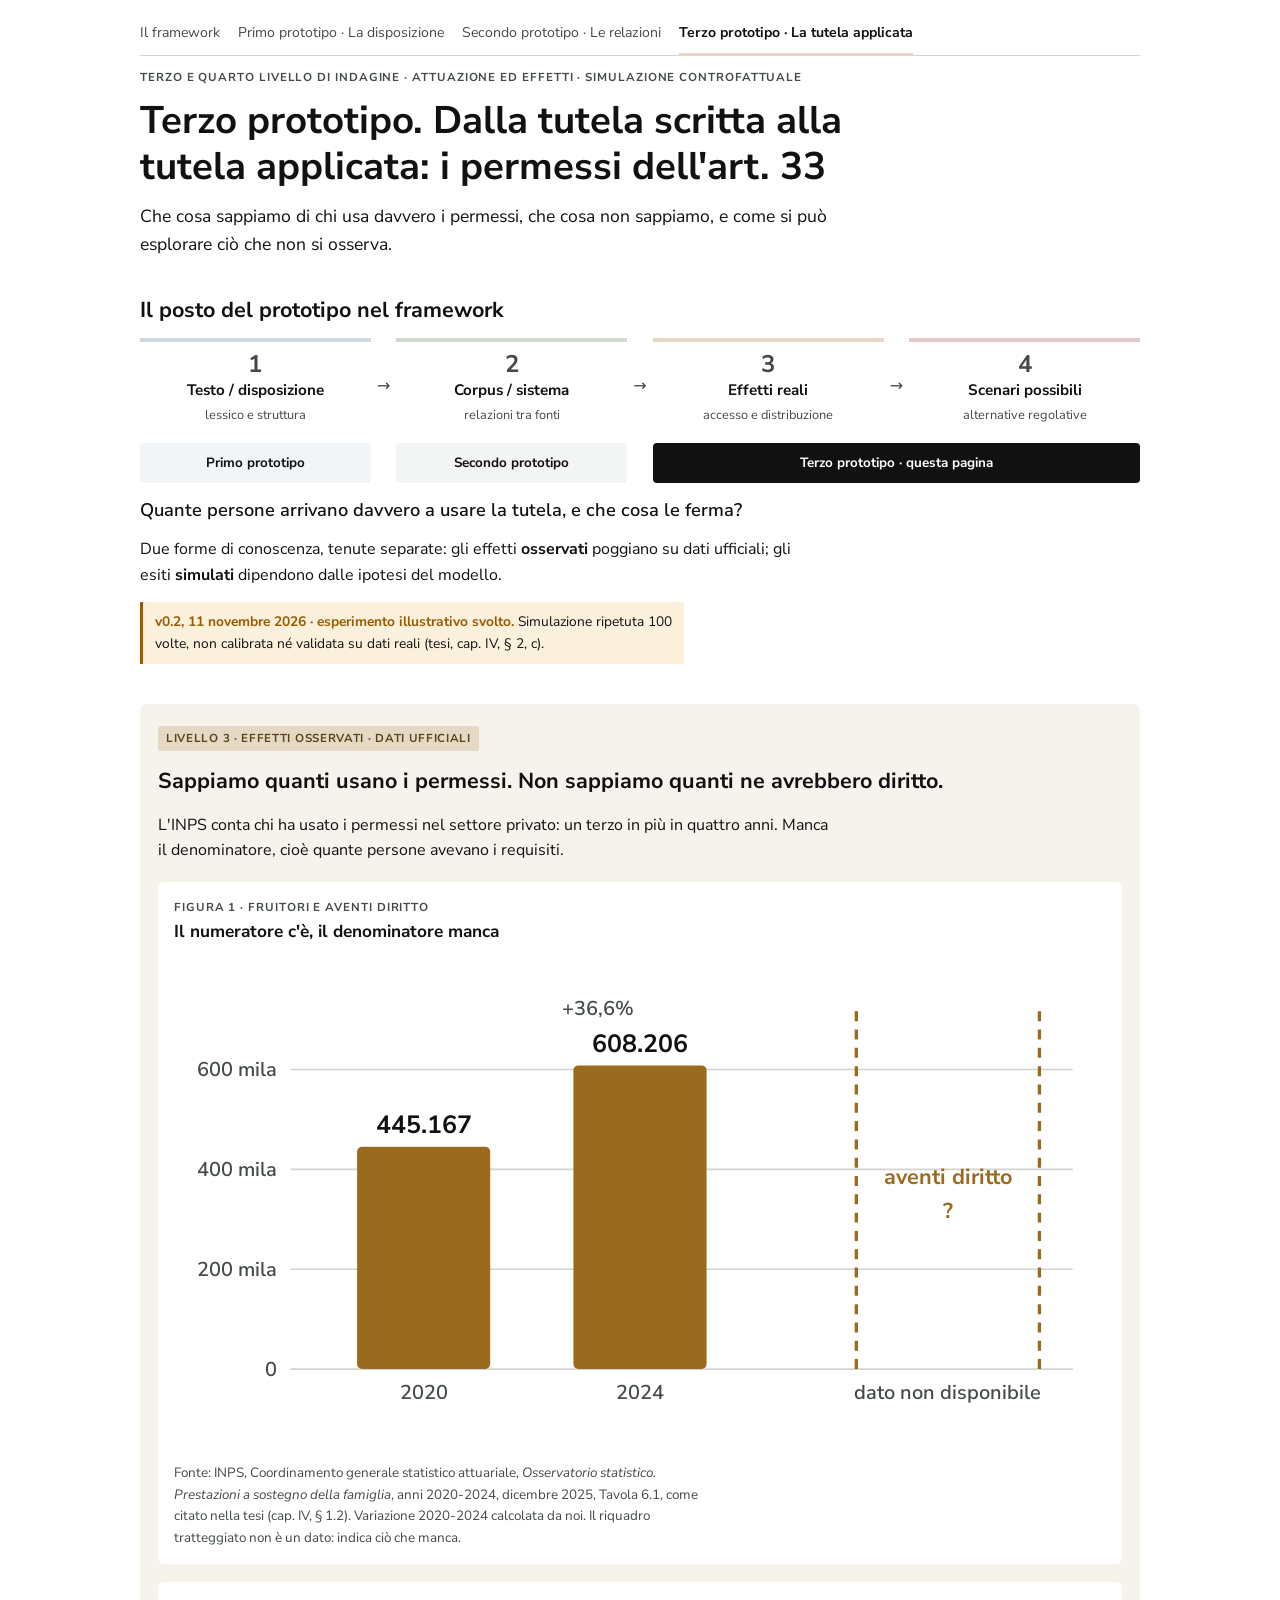
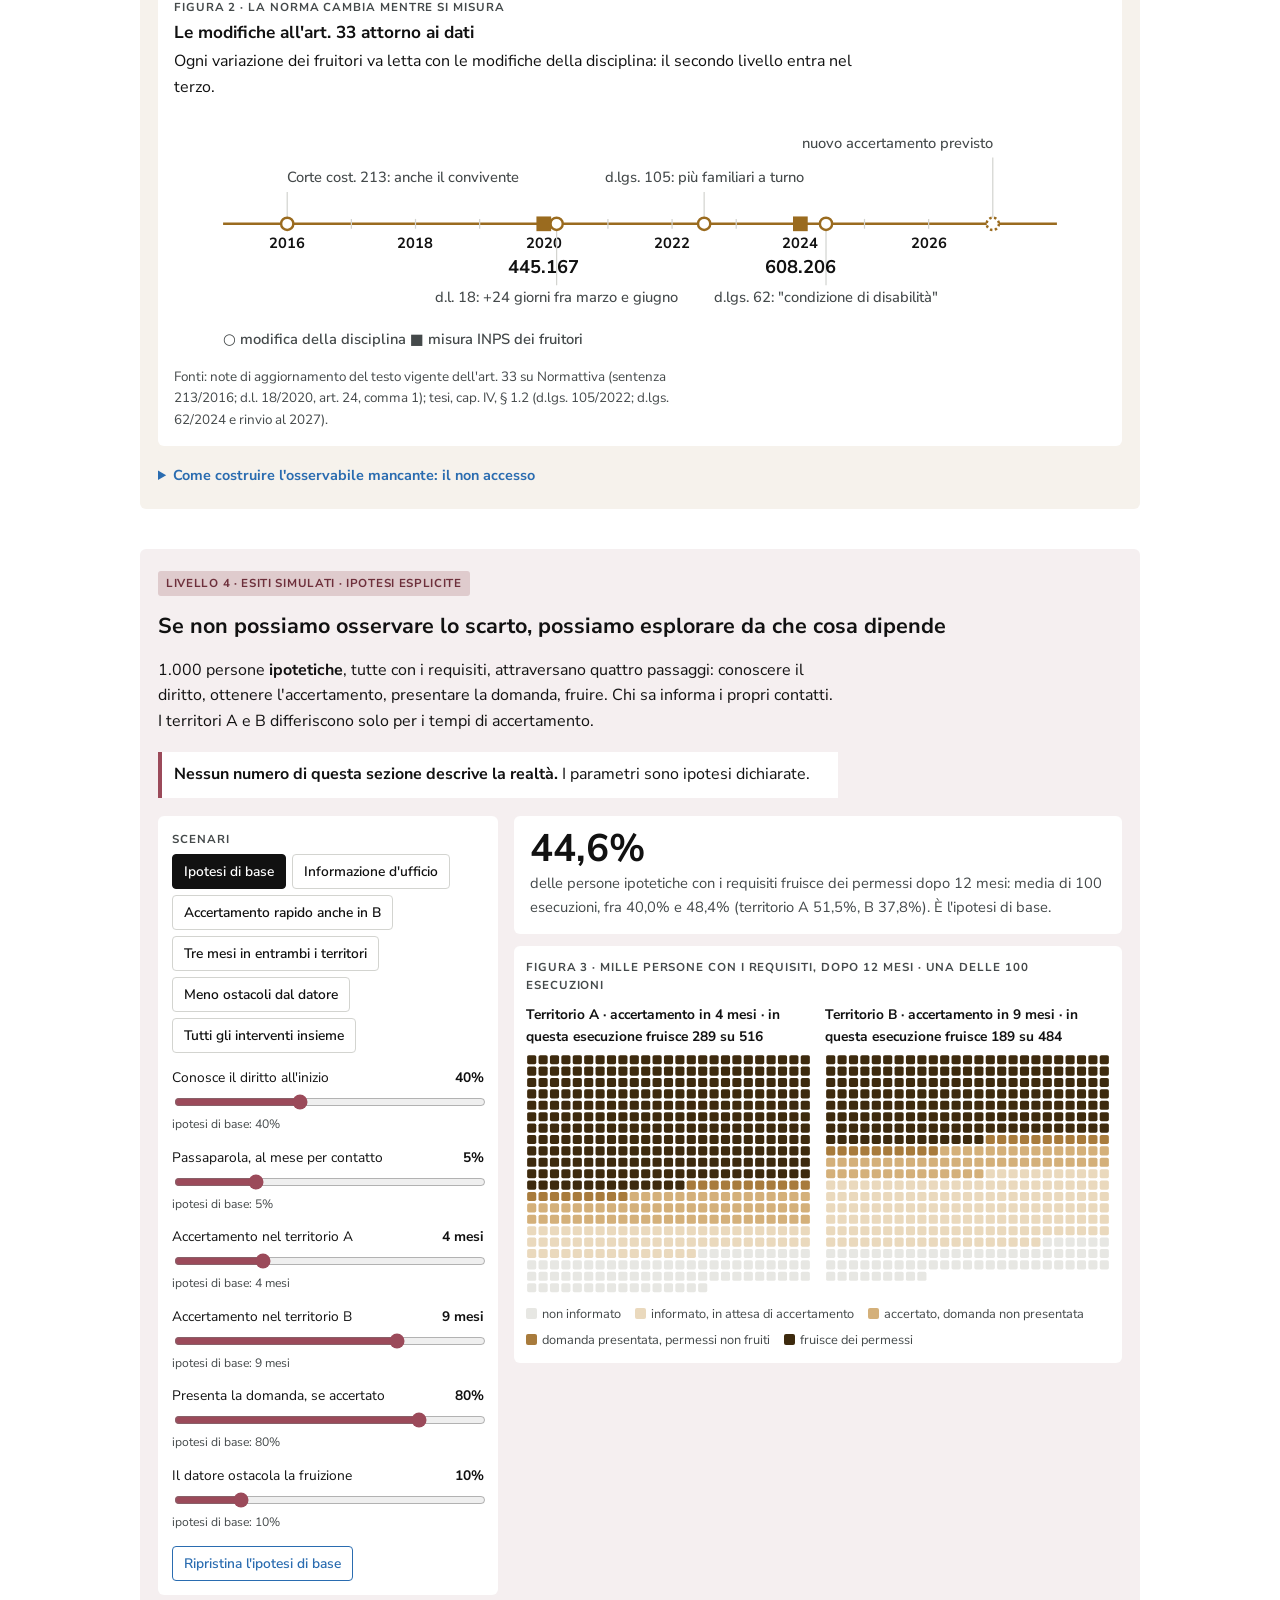
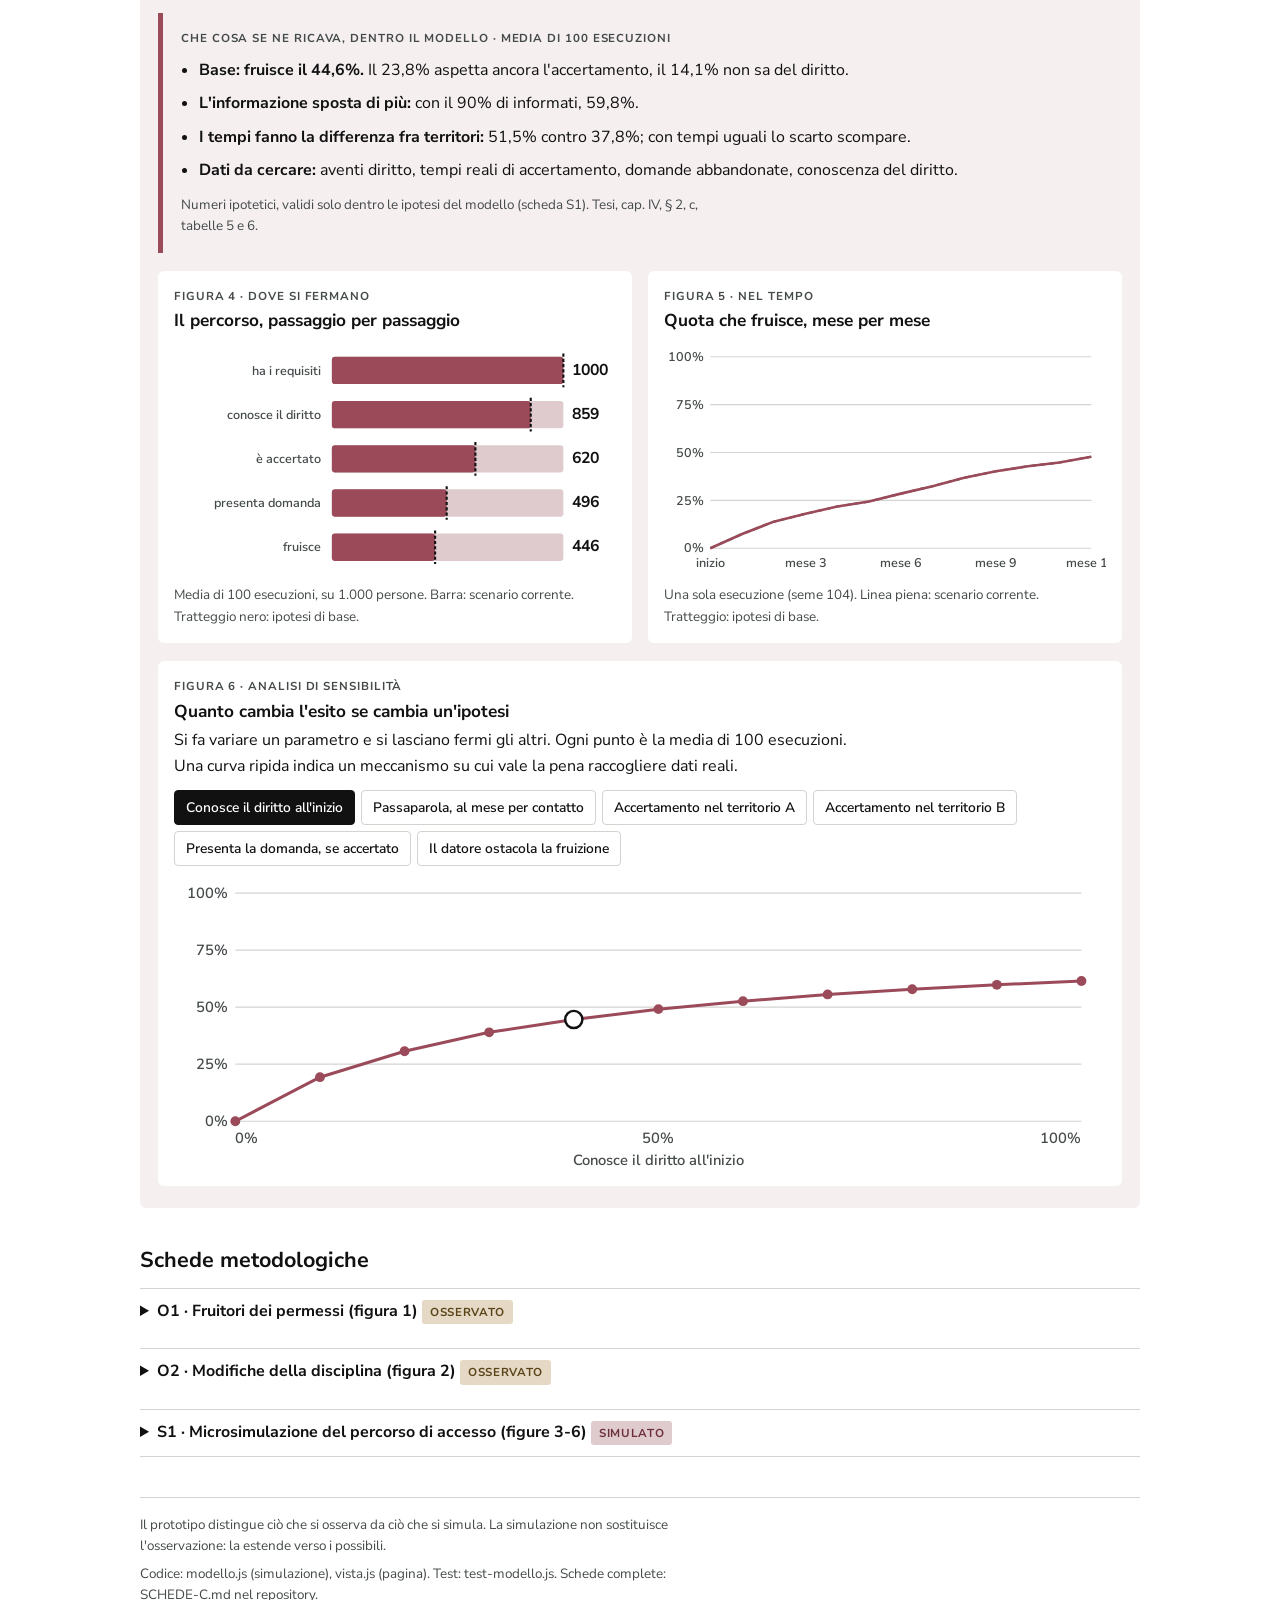
==== commit 0a17eb18: "Rinvii alla tesi per paragrafo invece che per numero di nota (le note sono state rinumerate) Co-Auth" ====
--- a/effetti/index.html
+++ b/effetti/index.html
@@ -53,7 +53,7 @@
     <figcaption><span class="etichetta">Figura 1 · Fruitori e aventi diritto</span>
       <h3>Il numeratore c'è, il denominatore manca</h3></figcaption>
     <div class="diagramma" id="fig-fruitori"></div>
-    <p class="nota">Fonte: INPS, Coordinamento generale statistico attuariale, <i>Osservatorio statistico. Prestazioni a sostegno della famiglia</i>, anni 2020-2024, dicembre 2025, Tavola 6.1, come citato nella tesi (cap. IV, § 1.2, nota 469). Variazione 2020-2024 calcolata da noi. Il riquadro tratteggiato non è un dato: indica ciò che manca.</p>
+    <p class="nota">Fonte: INPS, Coordinamento generale statistico attuariale, <i>Osservatorio statistico. Prestazioni a sostegno della famiglia</i>, anni 2020-2024, dicembre 2025, Tavola 6.1, come citato nella tesi (cap. IV, § 1.2). Variazione 2020-2024 calcolata da noi. Il riquadro tratteggiato non è un dato: indica ciò che manca.</p>
   </figure>
 
   <figure class="figura">
@@ -157,7 +157,7 @@
     <dl class="scheda">
       <dt>Domanda</dt><dd>Quante persone usano i permessi dell'art. 33, comma 3?</dd>
       <dt>Unità</dt><dd>Lavoratore dipendente del settore privato che ha fruito dei permessi per assistere un familiare, nell'anno.</dd>
-      <dt>Fonte</dt><dd>[F] INPS, Osservatorio statistico. Prestazioni a sostegno della famiglia, anni 2020-2024, dicembre 2025, Tavola 6.1 (tesi, nota 469): 445.167 nel 2020, 608.206 nel 2024.</dd>
+      <dt>Fonte</dt><dd>[F] INPS, Osservatorio statistico. Prestazioni a sostegno della famiglia, anni 2020-2024, dicembre 2025, Tavola 6.1 (tesi, cap. IV, § 1.2 e § 2, c): 445.167 nel 2020, 608.206 nel 2024.</dd>
       <dt>Limiti</dt><dd>Esclude il settore pubblico. Conta chi fruisce, non chi ne avrebbe diritto. Due soli anni.</dd>
       <dt>Verifica</dt><dd><span class="verifica">Da controllare sulla Tavola 6.1 originale e da completare con gli anni 2021-2023.</span></dd>
     </dl>
